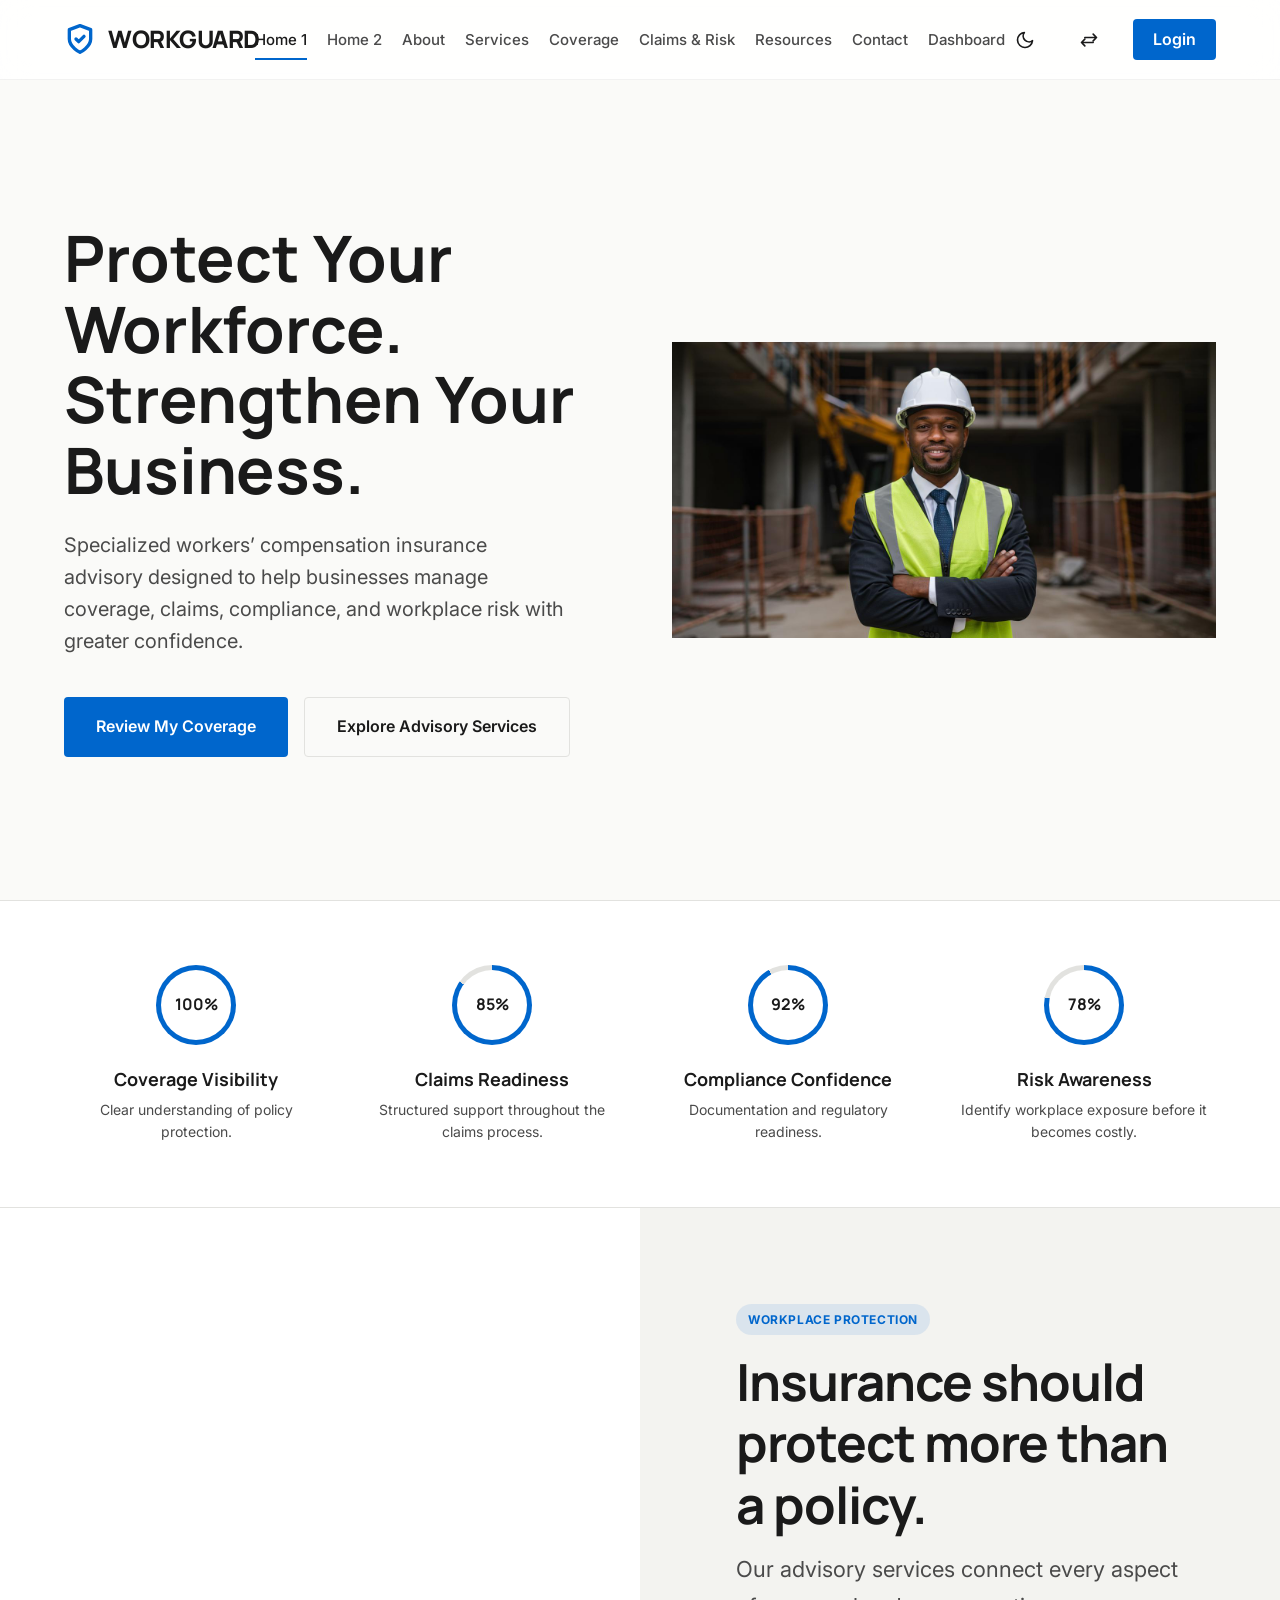
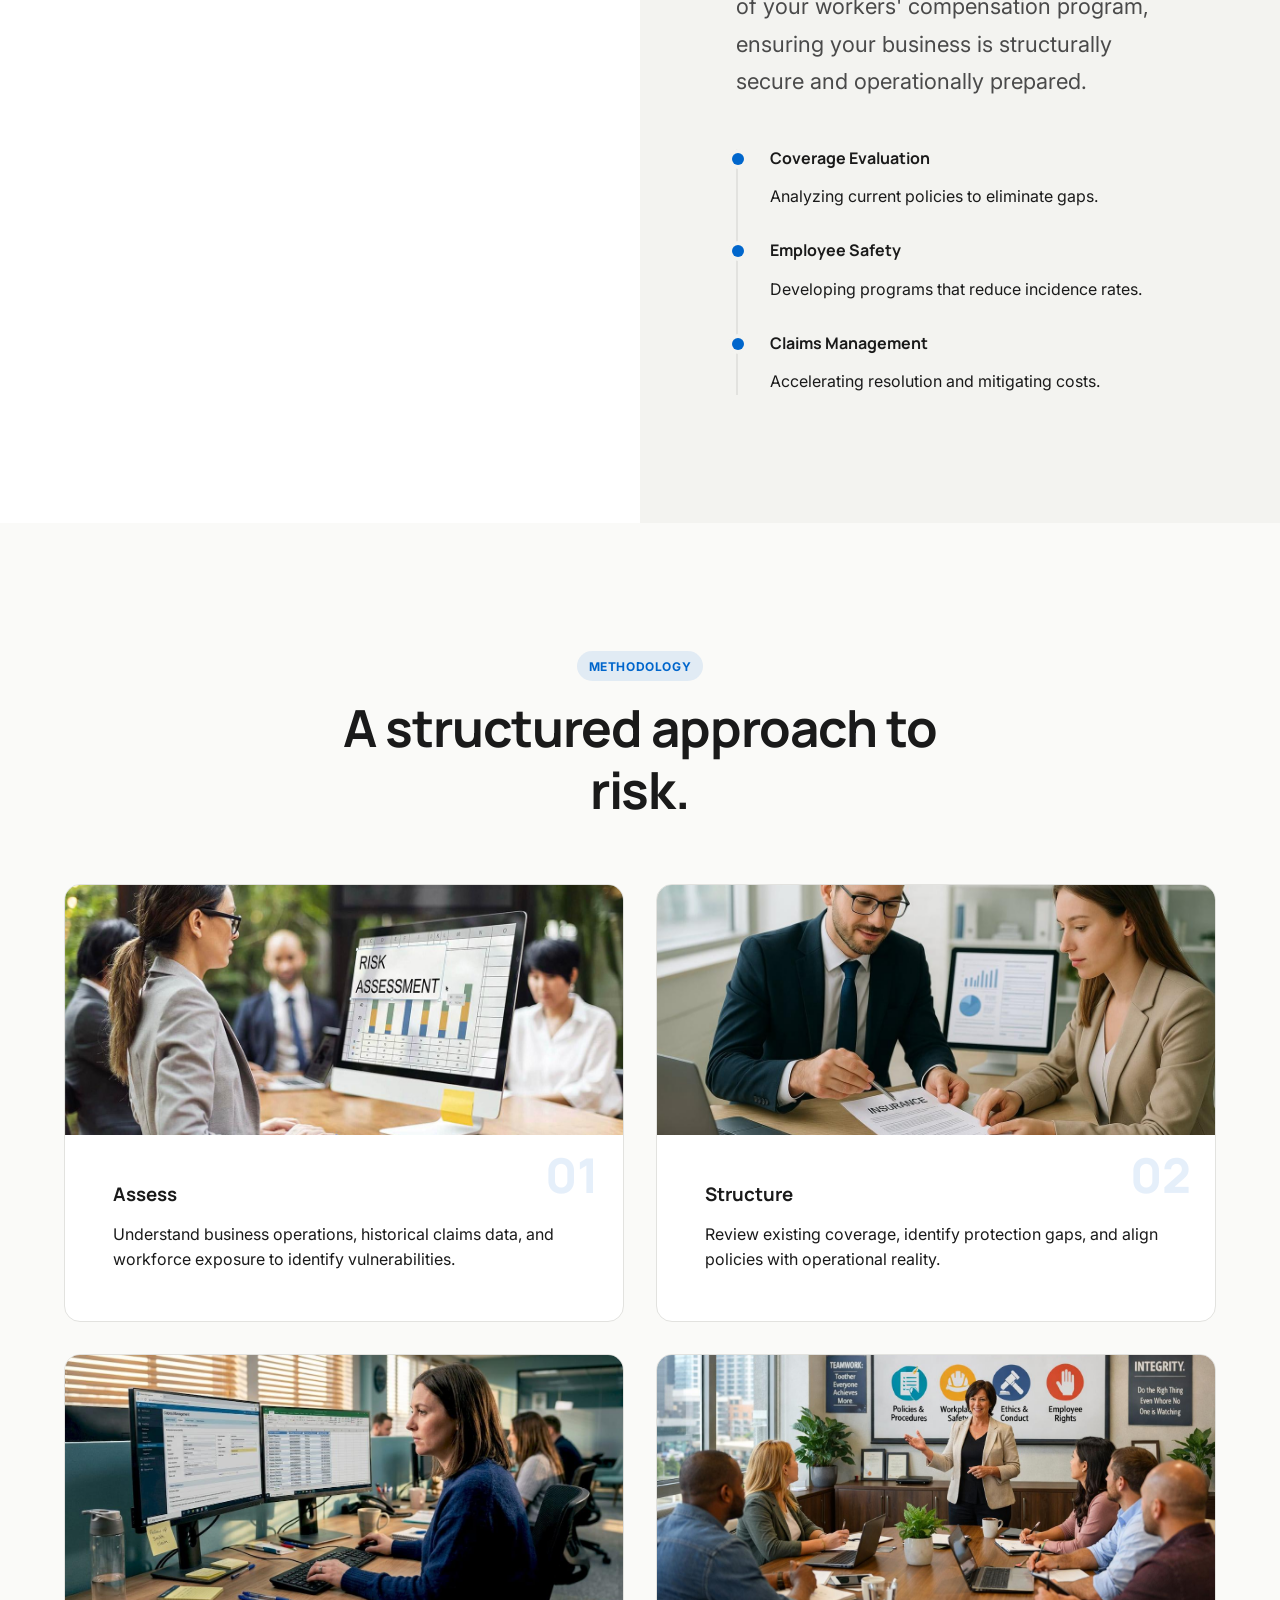
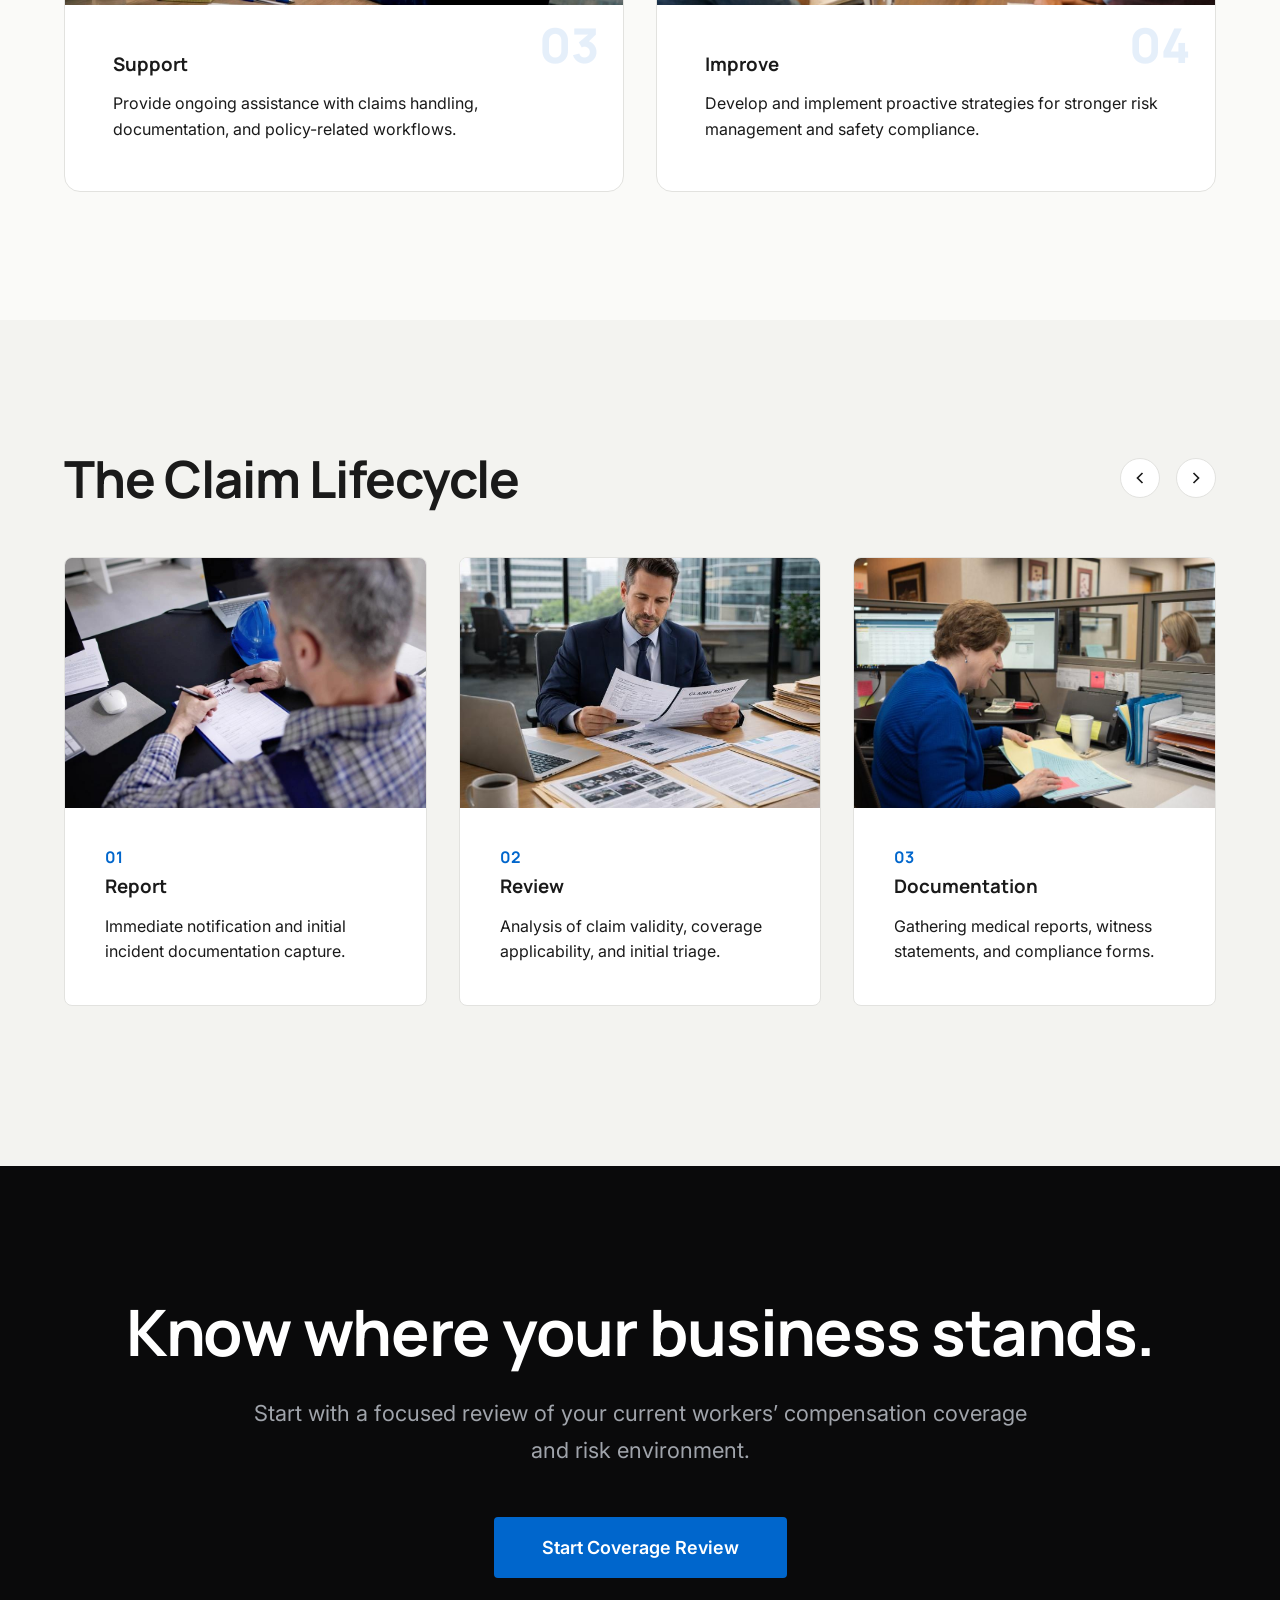
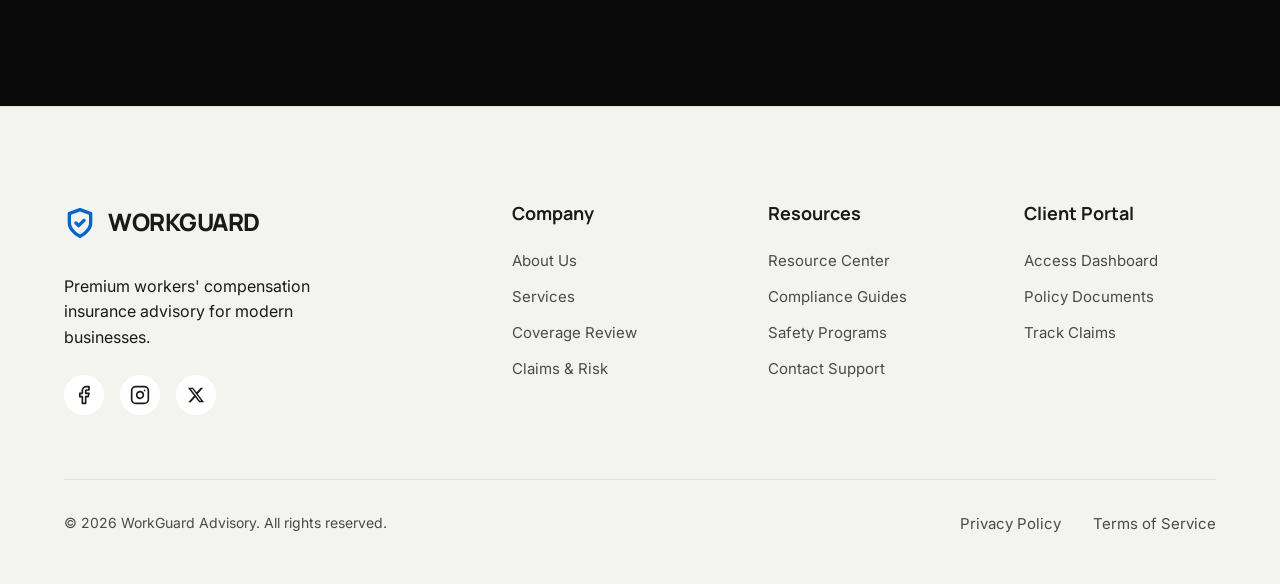
==== index.html @ ca12b50b "Initial commit" ====
<!DOCTYPE html>
<html lang="en" data-theme="light" dir="ltr">
<head>
    <meta charset="UTF-8">
    <meta name="viewport" content="width=device-width, initial-scale=1.0">
    <title>WorkGuard | Premium workers' compensation Advisory</title>
    <link rel="icon" type="image/svg+xml" href="assets/logo/favicon.svg">
    <meta name="description" content="Specialized workers’ compensation insurance advisory designed to help businesses manage coverage, claims, compliance, and workplace risk with greater confidence.">
    
    <!-- Fonts: Inter & Manrope -->
    <link rel="preconnect" href="https://fonts.googleapis.com">
    <link rel="preconnect" href="https://fonts.gstatic.com" crossorigin>
    <link href="https://fonts.googleapis.com/css2?family=Inter:wght@400;500;600;700&family=Manrope:wght@500;600;700;800&display=swap" rel="stylesheet">
    
    <!-- CSS -->
    <link rel="stylesheet" href="assets/css/style.css">
    <link rel="stylesheet" href="assets/css/responsive.css">
    
    <style>
        /* Home Specific Styles (Ideally would go into a component file) */
        
        /* Reveal Animation Base */
        .js-reveal {
            opacity: 0;
            transform: translateY(30px);
            transition: all var(--transition-slow);
        }
        .js-reveal.revealed {
            opacity: 1;
            transform: translateY(0);
        }

        /* Section 01: Hero */
        .hero {
            min-height: 100vh;
            display: flex;
            align-items: center;
            padding-top: var(--header-height);
            position: relative;
            overflow: hidden;
        }
        .hero-grid {
            display: grid;
            grid-template-columns: 1fr 1fr;
            gap: 4rem;
            align-items: center;
        }
        .hero-content h1 {
            font-size: clamp(3rem, 5vw, 4.5rem);
            line-height: 1.1;
            margin-bottom: 1.5rem;
        }
        .hero-content p {
            font-size: 1.25rem;
            color: var(--text-secondary);
            margin-bottom: 2.5rem;
            max-width: 500px;
        }
        .hero-buttons {
            display: flex;
            gap: 1rem;
        }
        .hero-visual {
            position: relative;
            height: 600px;
            display: flex;
            justify-content: center;
            align-items: center;
        }
        
        /* CSS 3D Shield Representation */
        .shield-container {
            position: relative;
            width: 300px;
            height: 350px;
            perspective: 1000px;
            animation: float 6s ease-in-out infinite;
        }
        @keyframes float {
            0%, 100% { transform: translateY(0); }
            50% { transform: translateY(-20px); }
        }
        .shield-layer {
            position: absolute;
            inset: 0;
            border-radius: 50% 50% 50% 50% / 20% 20% 80% 80%;
            border: 2px solid var(--glass-border);
            background: var(--glass-bg);
            backdrop-filter: blur(10px);
            display: flex;
            justify-content: center;
            align-items: center;
            box-shadow: 0 30px 60px rgba(0, 102, 204, 0.1);
        }
        .shield-layer::after {
            content: '';
            position: absolute;
            inset: -2px;
            border-radius: inherit;
            background: linear-gradient(135deg, var(--blue-primary) 0%, transparent 50%);
            z-index: -1;
            opacity: 0.5;
        }
        .shield-icon {
            color: var(--blue-primary);
            width: 80px;
            height: 80px;
        }
        .floating-card {
            position: absolute;
            background: var(--bg-main);
            padding: 1rem 1.5rem;
            border-radius: var(--radius-md);
            box-shadow: var(--shadow-lg);
            border: 1px solid var(--border-color);
            display: flex;
            align-items: center;
            gap: 1rem;
            z-index: 2;
            animation: float-offset 8s ease-in-out infinite;
        }
        .fc-1 { top: 10%; right: -10%; }
        .fc-2 { bottom: 10%; left: -10%; animation-delay: -3s; }
        @keyframes float-offset {
            0%, 100% { transform: translate(0, 0); }
            50% { transform: translate(-10px, 15px); }
        }

        /* Section 02: Risk Strip */
        .risk-strip {
            background: var(--bg-tertiary);
            border-top: 1px solid var(--border-color);
            border-bottom: 1px solid var(--border-color);
            padding: 4rem 0;
        }
        .strip-grid {
            display: grid;
            grid-template-columns: repeat(4, 1fr);
            gap: 2rem;
            text-align: center;
        }
        .strip-item h4 {
            font-size: 1.125rem;
            margin-bottom: 0.5rem;
        }
        .strip-item p {
            font-size: 0.875rem;
            color: var(--text-secondary);
        }
        .progress-circle {
            width: 80px;
            height: 80px;
            border-radius: 50%;
            background: conic-gradient(var(--blue-primary) 75%, var(--border-color) 0);
            display: flex;
            justify-content: center;
            align-items: center;
            margin: 0 auto 1.5rem;
            position: relative;
        }
        .progress-circle::after {
            content: '';
            position: absolute;
            width: 70px;
            height: 70px;
            background: var(--bg-tertiary);
            border-radius: 50%;
        }
        .progress-circle span {
            position: relative;
            z-index: 1;
            font-weight: 700;
            font-family: var(--font-heading);
            color: var(--text-primary);
        }

        /* Section 03: Workplace */
        .workplace-section {
            background: var(--bg-secondary);
            overflow: hidden;
        }
        .workplace-grid {
            display: grid;
            grid-template-columns: 1fr 1fr;
            align-items: center;
        }
        .workplace-image {
            height: 100%;
            min-height: 600px;
            background-color: var(--bg-tertiary); /* Placeholder for image */
            background-image: url('https://images.unsplash.com/photo-1581091226825-a6a2a5aee158?auto=format&fit=crop&q=80&w=1400');
            background-size: cover;
            background-position: center;
            position: relative;
        }
        .workplace-content {
            padding: 6rem;
        }
        .timeline {
            border-left: 2px solid var(--border-color);
            margin-top: 3rem;
            padding-left: 2rem;
        }
        .timeline-item {
            position: relative;
            margin-bottom: 2rem;
        }
        .timeline-item::before {
            content: '';
            position: absolute;
            left: -2.35rem;
            top: 0.25rem;
            width: 12px;
            height: 12px;
            border-radius: 50%;
            background: var(--blue-primary);
            box-shadow: 0 0 0 4px var(--bg-secondary);
        }

        /* Section 04: Advisory Framework */
        .framework-grid {
            display: grid;
            grid-template-columns: repeat(2, 1fr);
            gap: 2rem;
            margin-top: 4rem;
        }
        .frame-card {
            background: var(--bg-tertiary);
            padding: 3rem;
            border-radius: var(--radius-lg);
            border: 1px solid var(--border-color);
            transition: all var(--transition-base);
            position: relative;
            overflow: hidden;
        }
        .frame-card:hover {
            transform: translateY(-5px);
            box-shadow: var(--shadow-md);
            border-color: var(--blue-primary);
        }
        .frame-num {
            font-size: 3rem;
            font-family: var(--font-heading);
            font-weight: 800;
            color: var(--blue-light);
            position: absolute;
            top: 1rem;
            right: 1.5rem;
            line-height: 1;
        }

        /* Section 05: Claim Journey */
        .journey-header {
            display: flex;
            align-items: center;
            justify-content: space-between;
            margin-bottom: 2rem;
        }
        .journey-nav {
            display: flex;
            gap: 1rem;
        }
        .journey-nav .icon-btn {
            background: var(--bg-tertiary);
            border: 1px solid var(--border-color);
        }
        .journey-nav .icon-btn:hover {
            border-color: var(--blue-primary);
            color: var(--blue-primary);
        }
        .journey-scroll {
            display: flex;
            gap: 2rem;
            overflow-x: auto;
            padding: 1rem 0 2rem;
            scrollbar-width: none; /* Firefox */
            scroll-behavior: smooth;
            scroll-snap-type: x mandatory;
        }
        .journey-scroll::-webkit-scrollbar {
            display: none; /* Chrome */
        }
        .journey-step {
            flex: 0 0 calc((100% - 4rem) / 3);
            background: var(--bg-tertiary);
            padding: 2.5rem;
            border-radius: var(--radius-md);
            border: 1px solid var(--border-color);
            position: relative;
            cursor: pointer;
            transition: all var(--transition-fast);
            scroll-snap-align: start;
        }
        .journey-step:hover {
            background: var(--blue-primary);
            color: #FFF;
        }
        .journey-step:hover p, .journey-step:hover h4 {
            color: rgba(255,255,255,0.8) !important;
        }

        /* Responsive specific to index */
        @media (max-width: 1024px) {
            .hero-grid { grid-template-columns: 1fr; text-align: center; }
            .hero-content p { margin-left: auto; margin-right: auto; }
            .hero-buttons { justify-content: center; }
            .workplace-grid { grid-template-columns: 1fr; }
            .workplace-image { min-height: 400px; }
            .workplace-content { padding: 4rem 5%; }
            .strip-grid { grid-template-columns: repeat(2, 1fr); }
            .journey-step { flex: 0 0 calc((100% - 2rem) / 2); }
        }
        @media (max-width: 768px) {
            .framework-grid { grid-template-columns: 1fr; }
            .strip-grid { grid-template-columns: 1fr; }
            .journey-step { flex: 0 0 100%; }
            .journey-header { flex-direction: column; align-items: flex-start; gap: 1rem; }
        }
    </style>
</head><body>

    <!-- 6. GLOBAL NAVBAR -->
    <header class="navbar">
        <div class="container navbar-container">
            <a href="index.html" class="logo" aria-label="WorkGuard Home">
                <div style="display: flex; align-items: center; gap: 0.75rem;"><img src="assets/logo/favicon.svg" alt="WorkGuard Icon" width="32" height="32"><span style="font-family: var(--font-heading); font-weight: 800; font-size: 1.5rem; letter-spacing: -0.02em; color: var(--text-primary); text-transform: uppercase;">WorkGuard</span></div>
            </a>
            <nav class="nav-links">
                <a href="index.html" class="nav-link active">Home 1</a>
                <a href="home-2.html" class="nav-link">Home 2</a>
                <a href="about.html" class="nav-link">About</a>
                <a href="services.html" class="nav-link">Services</a>
                <a href="coverage.html" class="nav-link">Coverage</a>
                <a href="claims-risk.html" class="nav-link">Claims & Risk</a>
                <a href="resources.html" class="nav-link">Resources</a>
                <a href="contact.html" class="nav-link">Contact</a>
                <a href="dashboard.html" class="nav-link">Dashboard</a>
            </nav>
            <div class="nav-controls">
                <button class="icon-btn js-theme-toggle" aria-label="Toggle Theme"></button>
                <button class="icon-btn js-dir-toggle" aria-label="Toggle RTL" style="display: flex;">
                    <svg width="20" height="20" viewBox="0 0 24 24" fill="none" stroke="currentColor" stroke-width="2" stroke-linecap="round" stroke-linejoin="round">
                        <path d="M21 9H7M21 9L17 5M21 9L17 13M3 15h14M3 15l4-4M3 15l4 4"/>
                    </svg>
                </button>
                <a href="login.html" class="btn btn-primary" style="padding: 0.5rem 1.25rem;">Login</a>
                <button class="hamburger" aria-label="Menu"><span></span><span></span><span></span></button>
            </div>
        </div>
    </header>

    <!-- 7. MOBILE NAVIGATION DRAWER -->
    <div class="mobile-menu">
        <button class="icon-btn js-menu-close" aria-label="Close Menu" style="align-self: flex-end; margin-bottom: 2rem; margin-top: -3rem; margin-right: -1rem;">
            <svg width="24" height="24" viewBox="0 0 24 24" fill="none" stroke="currentColor" stroke-width="2" stroke-linecap="round" stroke-linejoin="round">
                <line x1="18" y1="6" x2="6" y2="18"></line>
                <line x1="6" y1="6" x2="18" y2="18"></line>
            </svg>
        </button>
        <nav class="mobile-nav-links">
            <a href="index.html" class="mobile-nav-link text-blue">Home 1</a>
            <a href="home-2.html" class="mobile-nav-link">Home 2</a>
            <a href="about.html" class="mobile-nav-link">About</a>
            <a href="services.html" class="mobile-nav-link">Services</a>
            <a href="coverage.html" class="mobile-nav-link">Coverage</a>
            <a href="claims-risk.html" class="mobile-nav-link">Claims & Risk</a>
            <a href="resources.html" class="mobile-nav-link">Resources</a>
            <a href="contact.html" class="mobile-nav-link">Contact</a>
            <a href="dashboard.html" class="mobile-nav-link">Dashboard</a>
        </nav>
        <div class="mobile-controls" style="display: flex; justify-content: center; gap: 1rem; margin-top: 2rem; margin-bottom: 2rem;">
            <button class="icon-btn js-theme-toggle" aria-label="Toggle Theme"></button>
            <button class="icon-btn js-dir-toggle" aria-label="Toggle RTL">
                <svg width="24" height="24" viewBox="0 0 24 24" fill="none" stroke="currentColor" stroke-width="2" stroke-linecap="round" stroke-linejoin="round">
                    <path d="M21 9H7M21 9L17 5M21 9L17 13M3 15h14M3 15l4-4M3 15l4 4"/>
                </svg>
            </button>
        </div>
        <a href="login.html" class="btn btn-primary" style="text-align: center; width: 100%; margin-top: auto;">Login</a>
    </div>

    <!-- MAIN CONTENT -->
    <main>
        <!-- PAGE 01 — HOME -->
        
        <!-- SECTION 01 — HERO -->
        <section class="hero js-reveal">
            <div class="container hero-grid">
                <div class="hero-content">
                    <h1>Protect Your Workforce.<br>Strengthen Your Business.</h1>
                    <p>Specialized workers’ compensation insurance advisory designed to help businesses manage coverage, claims, compliance, and workplace risk with greater confidence.</p>
                    <div class="hero-buttons">
                        <a href="#coverage-review" class="btn btn-primary" data-modal="modal-coverage-review">Review My Coverage</a>
                        <a href="services.html" class="btn btn-secondary">Explore Advisory Services</a>
                    </div>
                </div>
                <div class="hero-visual" style="display: flex; justify-content: center; align-items: center; padding: 0;">
                    <img src="assets/images/home1-hero.png" alt="Hero Image" style="width: 100%; height: 100%; object-fit: contain; display: block;">
                </div>
            </div>
        </section>

        <!-- SECTION 02 — RISK INTELLIGENCE STRIP -->
        <section class="risk-strip js-reveal">
            <div class="container strip-grid">
                <div class="strip-item">
                    <div class="progress-circle" style="background: conic-gradient(var(--blue-primary) 100%, var(--border-color) 0);">
                        <span>100%</span>
                    </div>
                    <h4>Coverage Visibility</h4>
                    <p>Clear understanding of policy protection.</p>
                </div>
                <div class="strip-item">
                    <div class="progress-circle" style="background: conic-gradient(var(--blue-primary) 85%, var(--border-color) 0);">
                        <span class="js-counter" data-target="85" data-suffix="%">0%</span>
                    </div>
                    <h4>Claims Readiness</h4>
                    <p>Structured support throughout the claims process.</p>
                </div>
                <div class="strip-item">
                    <div class="progress-circle" style="background: conic-gradient(var(--blue-primary) 92%, var(--border-color) 0);">
                        <span class="js-counter" data-target="92" data-suffix="%">0%</span>
                    </div>
                    <h4>Compliance Confidence</h4>
                    <p>Documentation and regulatory readiness.</p>
                </div>
                <div class="strip-item">
                    <div class="progress-circle" style="background: conic-gradient(var(--blue-primary) 78%, var(--border-color) 0);">
                        <span class="js-counter" data-target="78" data-suffix="%">0%</span>
                    </div>
                    <h4>Risk Awareness</h4>
                    <p>Identify workplace exposure before it becomes costly.</p>
                </div>
            </div>
        </section>

        <!-- SECTION 03 — WORKPLACE PROTECTION -->
        <section class="workplace-section js-reveal">
            <div class="workplace-grid">
                <div class="workplace-image"></div>
                <div class="workplace-content">
                    <span class="badge" style="margin-bottom: 1rem;">Workplace Protection</span>
                    <h2 class="text-h2">Insurance should protect more than a policy.</h2>
                    <p class="text-lead">Our advisory services connect every aspect of your workers' compensation program, ensuring your business is structurally secure and operationally prepared.</p>
                    
                    <div class="timeline">
                        <div class="timeline-item">
                            <h4>Coverage Evaluation</h4>
                            <p class="text-secondary">Analyzing current policies to eliminate gaps.</p>
                        </div>
                        <div class="timeline-item">
                            <h4>Employee Safety</h4>
                            <p class="text-secondary">Developing programs that reduce incidence rates.</p>
                        </div>
                        <div class="timeline-item">
                            <h4>Claims Management</h4>
                            <p class="text-secondary">Accelerating resolution and mitigating costs.</p>
                        </div>
                    </div>
                </div>
            </div>
        </section>

        <!-- SECTION 04 — ADVISORY FRAMEWORK -->
        <section class="section js-reveal">
            <div class="container">
                <div style="text-align: center; max-width: 600px; margin: 0 auto;">
                    <span class="badge" style="margin-bottom: 1rem;">Methodology</span>
                    <h2 class="text-h2">A structured approach to risk.</h2>
                </div>
                
                <div class="framework-grid">
                    <div class="frame-card" style="padding: 0; display: flex; flex-direction: column; overflow: hidden;">
                        <img src="assets/images/Assess.png" alt="Assess" style="width: 100%; height: 250px; object-fit: cover; display: block;">
                        <div style="padding: 3rem; position: relative; flex: 1;">
                            <div class="frame-num" style="top: 1rem; right: 1.5rem; z-index: 1;">01</div>
                            <h3>Assess</h3>
                            <p class="text-secondary">Understand business operations, historical claims data, and workforce exposure to identify vulnerabilities.</p>
                        </div>
                    </div>
                    <div class="frame-card" style="padding: 0; display: flex; flex-direction: column; overflow: hidden;">
                        <img src="assets/images/Structure.png" alt="Structure" style="width: 100%; height: 250px; object-fit: cover; display: block;">
                        <div style="padding: 3rem; position: relative; flex: 1;">
                            <div class="frame-num" style="top: 1rem; right: 1.5rem; z-index: 1;">02</div>
                            <h3>Structure</h3>
                            <p class="text-secondary">Review existing coverage, identify protection gaps, and align policies with operational reality.</p>
                        </div>
                    </div>
                    <div class="frame-card" style="padding: 0; display: flex; flex-direction: column; overflow: hidden;">
                        <img src="assets/images/Support.png" alt="Support" style="width: 100%; height: 250px; object-fit: cover; display: block;">
                        <div style="padding: 3rem; position: relative; flex: 1;">
                            <div class="frame-num" style="top: 1rem; right: 1.5rem; z-index: 1;">03</div>
                            <h3>Support</h3>
                            <p class="text-secondary">Provide ongoing assistance with claims handling, documentation, and policy-related workflows.</p>
                        </div>
                    </div>
                    <div class="frame-card" style="padding: 0; display: flex; flex-direction: column; overflow: hidden;">
                        <img src="assets/images/Improve.png" alt="Improve" style="width: 100%; height: 250px; object-fit: cover; display: block;">
                        <div style="padding: 3rem; position: relative; flex: 1;">
                            <div class="frame-num" style="top: 1rem; right: 1.5rem; z-index: 1;">04</div>
                            <h3>Improve</h3>
                            <p class="text-secondary">Develop and implement proactive strategies for stronger risk management and safety compliance.</p>
                        </div>
                    </div>
                </div>
            </div>
        </section>

        <!-- SECTION 05 — CLAIM JOURNEY -->
        <section class="section" style="background: var(--bg-secondary); overflow: hidden;">
            <div class="container js-reveal">
                <div class="journey-header">
                    <h2 class="text-h2" style="margin: 0;">The Claim Lifecycle</h2>
                    <div class="journey-nav">
                        <button class="icon-btn" id="journey-prev" aria-label="Previous">
                            <svg width="24" height="24" viewBox="0 0 24 24" fill="none" stroke="currentColor" stroke-width="2"><polyline points="15 18 9 12 15 6"></polyline></svg>
                        </button>
                        <button class="icon-btn" id="journey-next" aria-label="Next">
                            <svg width="24" height="24" viewBox="0 0 24 24" fill="none" stroke="currentColor" stroke-width="2"><polyline points="9 18 15 12 9 6"></polyline></svg>
                        </button>
                    </div>
                </div>
                <div class="journey-scroll" id="journey-scroll">
                    <div class="journey-step" style="padding: 0; display: flex; flex-direction: column; overflow: hidden;">
                        <img src="assets/images/Report.png" alt="Report" style="width: 100%; height: 250px; object-fit: cover; display: block;">
                        <div style="padding: 2.5rem; flex: 1;">
                            <h4 class="text-blue" style="margin-bottom: 0.5rem;">01</h4>
                            <h3>Report</h3>
                            <p class="text-secondary" style="margin-top: 1rem;">Immediate notification and initial incident documentation capture.</p>
                        </div>
                    </div>
                    <div class="journey-step" style="padding: 0; display: flex; flex-direction: column; overflow: hidden;">
                        <img src="assets/images/Review.png" alt="Review" style="width: 100%; height: 250px; object-fit: cover; display: block;">
                        <div style="padding: 2.5rem; flex: 1;">
                            <h4 class="text-blue" style="margin-bottom: 0.5rem;">02</h4>
                            <h3>Review</h3>
                            <p class="text-secondary" style="margin-top: 1rem;">Analysis of claim validity, coverage applicability, and initial triage.</p>
                        </div>
                    </div>
                    <div class="journey-step" style="padding: 0; display: flex; flex-direction: column; overflow: hidden;">
                        <img src="assets/images/Documentation.png" alt="Documentation" style="width: 100%; height: 250px; object-fit: cover; display: block;">
                        <div style="padding: 2.5rem; flex: 1;">
                            <h4 class="text-blue" style="margin-bottom: 0.5rem;">03</h4>
                            <h3>Documentation</h3>
                            <p class="text-secondary" style="margin-top: 1rem;">Gathering medical reports, witness statements, and compliance forms.</p>
                        </div>
                    </div>
                    <div class="journey-step" style="padding: 0; display: flex; flex-direction: column; overflow: hidden;">
                        <img src="assets/images/Resolution.png" alt="Resolution" style="width: 100%; height: 250px; object-fit: cover; display: block;">
                        <div style="padding: 2.5rem; flex: 1;">
                            <h4 class="text-blue" style="margin-bottom: 0.5rem;">04</h4>
                            <h3>Resolution</h3>
                            <p class="text-secondary" style="margin-top: 1rem;">Strategic management toward claim closure and settlement.</p>
                        </div>
                    </div>
                    <div class="journey-step" style="padding: 0; display: flex; flex-direction: column; overflow: hidden;">
                        <img src="assets/images/Follow-up.png" alt="Follow-up" style="width: 100%; height: 250px; object-fit: cover; display: block;">
                        <div style="padding: 2.5rem; flex: 1;">
                            <h4 class="text-blue" style="margin-bottom: 0.5rem;">05</h4>
                            <h3>Follow-up</h3>
                            <p class="text-secondary" style="margin-top: 1rem;">Post-claim analysis and return-to-work program implementation.</p>
                        </div>
                    </div>
                </div>
            </div>
        </section>

        <!-- SECTION 06 — CTA -->
        <section class="section section-dark js-reveal">
            <div class="container" style="text-align: center; max-width: 1200px;">
                <h2 class="text-h1" style="margin-bottom: 1.5rem;">Know where your business stands.</h2>
                <p class="text-lead" style="margin-bottom: 3rem; max-width: 800px; margin-left: auto; margin-right: auto;">Start with a focused review of your current workers’ compensation coverage and risk environment.</p>
                <button class="btn btn-primary" data-modal="modal-coverage-review" style="font-size: 1.125rem; padding: 1.25rem 3rem;">Start Coverage Review</button>
            </div>
        </section>

    </main>

    <!-- FOOTER -->
    <footer class="footer">
        <div class="container">
            <div class="footer-grid">
                <div class="footer-col">
                    <div style="display: flex; align-items: center; gap: 0.75rem; margin-bottom: 2rem;"><img src="assets/logo/favicon.svg" alt="WorkGuard Icon" width="32" height="32"><span style="font-family: var(--font-heading); font-weight: 800; font-size: 1.5rem; letter-spacing: -0.02em; color: var(--text-primary); text-transform: uppercase;">WorkGuard</span></div>
                    <p class="text-secondary" style="max-width: 250px;">Premium workers' compensation insurance advisory for modern businesses.</p>
                    <div class="social-links" style="margin-top: 1.5rem;">
                        <a href="#" class="social-link" aria-label="Facebook">
                            <svg width="20" height="20" viewBox="0 0 24 24" fill="none" stroke="currentColor" stroke-width="2" stroke-linecap="round" stroke-linejoin="round"><path d="M18 2h-3a5 5 0 0 0-5 5v3H7v4h3v8h4v-8h3l1-4h-4V7a1 1 0 0 1 1-1h3z"></path></svg>
                        </a>
                        <a href="#" class="social-link" aria-label="Instagram">
                            <svg width="20" height="20" viewBox="0 0 24 24" fill="none" stroke="currentColor" stroke-width="2" stroke-linecap="round" stroke-linejoin="round"><rect x="2" y="2" width="20" height="20" rx="5" ry="5"></rect><path d="M16 11.37A4 4 0 1 1 12.63 8 4 4 0 0 1 16 11.37z"></path><line x1="17.5" y1="6.5" x2="17.51" y2="6.5"></line></svg>
                        </a>
                        <a href="#" class="social-link" aria-label="X">
                            <svg width="18" height="18" viewBox="0 0 24 24" fill="currentColor" stroke="none"><path d="M18.244 2.25h3.308l-7.227 8.26 8.502 11.24H16.17l-5.214-6.817L4.99 21.75H1.68l7.73-8.835L1.254 2.25H8.08l4.713 6.231zm-1.161 17.52h1.833L7.084 4.126H5.117z"/></svg>
                        </a>
                    </div>
                </div>
                <div class="footer-col">
                    <h4>Company</h4>
                    <div class="footer-links">
                        <a href="about.html" class="footer-link">About Us</a>
                        <a href="services.html" class="footer-link">Services</a>
                        <a href="coverage.html" class="footer-link">Coverage Review</a>
                        <a href="claims-risk.html" class="footer-link">Claims & Risk</a>
                    </div>
                </div>
                <div class="footer-col">
                    <h4>Resources</h4>
                    <div class="footer-links">
                        <a href="resources.html" class="footer-link">Resource Center</a>
                        <a href="#" class="footer-link">Compliance Guides</a>
                        <a href="#" class="footer-link">Safety Programs</a>
                        <a href="contact.html" class="footer-link">Contact Support</a>
                    </div>
                </div>
                <div class="footer-col">
                    <h4>Client Portal</h4>
                    <div class="footer-links">
                        <a href="dashboard.html" class="footer-link">Access Dashboard</a>
                        <a href="dashboard.html" class="footer-link">Policy Documents</a>
                        <a href="dashboard.html" class="footer-link">Track Claims</a>
                    </div>
                </div>
            </div>
            <div class="footer-bottom">
                <p>&copy; 2026 WorkGuard Advisory. All rights reserved.</p>
                <div class="footer-links" style="flex-direction: row; gap: 2rem;">
                    <a href="#" class="footer-link">Privacy Policy</a>
                    <a href="#" class="footer-link">Terms of Service</a>
                </div>
            </div>
        </div>
    </footer>

    <!-- MODAL: Coverage Review -->
    <div class="modal-overlay" id="modal-coverage-review">
        <div class="modal-content">
            <button class="modal-close" aria-label="Close modal">
                <svg width="24" height="24" viewBox="0 0 24 24" fill="none" stroke="currentColor" stroke-width="2"><line x1="18" y1="6" x2="6" y2="18"></line><line x1="6" y1="6" x2="18" y2="18"></line></svg>
            </button>
            <h3 class="text-h3" style="margin-bottom: 0.5rem;">Coverage Review Request</h3>
            <p class="text-secondary" style="margin-bottom: 2rem;">Please provide details about your business to help us understand your current coverage environment.</p>
            
            <form class="js-validate-form">
                <div class="grid grid-4-to-2 gap-4">
                    <div class="form-group">
                        <label class="form-label">Business Name</label>
                        <input type="text" class="form-control" required>
                        <span class="form-error"></span>
                    </div>
                    <div class="form-group">
                        <label class="form-label">Contact Name</label>
                        <input type="text" class="form-control" required>
                        <span class="form-error"></span>
                    </div>
                </div>
                <div class="grid grid-4-to-2 gap-4">
                    <div class="form-group">
                        <label class="form-label">Work Email</label>
                        <input type="email" class="form-control" required>
                        <span class="form-error"></span>
                    </div>
                    <div class="form-group">
                        <label class="form-label">Number of Employees</label>
                        <select class="form-control" required>
                            <option value="">Select Range</option>
                            <option value="1-50">1 - 50</option>
                            <option value="51-200">51 - 200</option>
                            <option value="201-500">201 - 500</option>
                            <option value="500+">500+</option>
                        </select>
                        <span class="form-error"></span>
                    </div>
                </div>
                <div class="grid grid-4-to-2 gap-4">
                    <div class="form-group">
                        <label class="form-label">Industry</label>
                        <input type="text" class="form-control" required>
                        <span class="form-error"></span>
                    </div>
                    <div class="form-group">
                        <label class="form-label">Current Coverage Status</label>
                        <select class="form-control" required>
                            <option value="">Select Status</option>
                            <option value="active">Currently Insured</option>
                            <option value="renewing">Renewing Soon</option>
                            <option value="uninsured">No Current Coverage</option>
                        </select>
                        <span class="form-error"></span>
                    </div>
                </div>
                <div class="form-group">
                    <label class="form-label">Message (Optional)</label>
                    <textarea class="form-control" placeholder="Tell us about specific concerns or requirements..."></textarea>
                </div>
                <button type="submit" class="btn btn-primary" style="width: 100%; padding: 1rem;">Submit Review Request</button>
            </form>
        </div>
    </div>

    <!-- Scripts -->
    <script src="assets/js/main.js"></script>
    <script src="assets/js/animations.js"></script>
    <script>
        document.addEventListener('DOMContentLoaded', () => {
            const journeyScroll = document.getElementById('journey-scroll');
            const btnPrev = document.getElementById('journey-prev');
            const btnNext = document.getElementById('journey-next');

            if (journeyScroll && btnPrev && btnNext) {
                btnPrev.addEventListener('click', () => {
                    // Assuming gap is 2rem (32px)
                    const cardWidth = journeyScroll.querySelector('.journey-step').offsetWidth + 32;
                    journeyScroll.scrollBy({ left: -cardWidth, behavior: 'smooth' });
                });
                btnNext.addEventListener('click', () => {
                    const cardWidth = journeyScroll.querySelector('.journey-step').offsetWidth + 32;
                    journeyScroll.scrollBy({ left: cardWidth, behavior: 'smooth' });
                });
            }
        });
    </script>
</body>
</html>
---- assets/css/style.css ----
/* ==========================================================================
   WORKGUARD - Core Stylesheet
   ========================================================================== */

/* --- 1. Variables & Theming --- */
:root {
    /* Base Palette */
    --blue-primary: #0066CC; /* Sophisticated Blue */
    --blue-hover: #0052A3;
    --blue-light: rgba(0, 102, 204, 0.1);

    /* Light Theme (Default) */
    --bg-main: #FAFAF8; /* Warm White / Ivory */
    --bg-secondary: #F3F3F0; /* Soft Gray */
    --bg-tertiary: #FFFFFF;
    --text-primary: #1A1A1A; /* Deep Charcoal */
    --text-secondary: #4A4A4A; /* Slate */
    --border-color: #E2E2DF;
    --glass-bg: rgba(255, 255, 255, 0.85);
    --glass-border: rgba(0, 0, 0, 0.05);
    --shadow-sm: 0 2px 8px rgba(0,0,0,0.04);
    --shadow-md: 0 8px 24px rgba(0,0,0,0.06);
    --shadow-lg: 0 24px 48px rgba(0,0,0,0.08);

    /* Typography */
    --font-heading: 'Manrope', 'Plus Jakarta Sans', sans-serif;
    --font-body: 'Inter', 'DM Sans', sans-serif;
    
    /* Spacing & Layout */
    --max-width: 1400px;
    --header-height: 80px;
    --radius-sm: 4px;
    --radius-md: 8px;
    --radius-lg: 16px;
    --radius-full: 9999px;
    
    /* Transitions */
    --transition-fast: 0.2s cubic-bezier(0.4, 0, 0.2, 1);
    --transition-base: 0.3s cubic-bezier(0.4, 0, 0.2, 1);
    --transition-slow: 0.6s cubic-bezier(0.22, 1, 0.36, 1);
}

[data-theme="dark"] {
    --bg-main: #0F1012; /* Deep Charcoal / Near Black */
    --bg-secondary: #16181B; /* Slate Panels */
    --bg-tertiary: #1E2024;
    --text-primary: #FFFFFF; /* Bright White */
    --text-secondary: #A0A4AB; /* Light Gray */
    --border-color: #2A2D32;
    --glass-bg: rgba(22, 24, 27, 0.85);
    --glass-border: rgba(255, 255, 255, 0.05);
    --shadow-sm: 0 2px 8px rgba(0,0,0,0.2);
    --shadow-md: 0 8px 24px rgba(0,0,0,0.3);
    --shadow-lg: 0 24px 48px rgba(0,0,0,0.4);
}

/* --- 2. Reset & Base --- */
*, *::before, *::after {
    box-sizing: border-box;
    margin: 0;
    padding: 0;
}

html {
    scroll-behavior: smooth;
    font-size: 16px;
}

body {
    font-family: var(--font-body);
    background-color: var(--bg-main);
    color: var(--text-primary);
    line-height: 1.6;
    -webkit-font-smoothing: antialiased;
    -moz-osx-font-smoothing: grayscale;
    transition: background-color var(--transition-base), color var(--transition-base);
    overflow-x: hidden;
}

h1, h2, h3, h4, h5, h6 {
    font-family: var(--font-heading);
    font-weight: 700;
    line-height: 1.2;
    color: var(--text-primary);
    margin-bottom: 1rem;
}

a {
    color: inherit;
    text-decoration: none;
    transition: color var(--transition-fast);
}

ul {
    list-style: none;
}

img {
    max-width: 100%;
    height: auto;
    display: block;
}

/* --- 3. Typography Utility --- */
.text-h1 { font-size: clamp(2.5rem, 5vw, 4.5rem); letter-spacing: -0.02em; }
.text-h2 { font-size: clamp(2rem, 4vw, 3.5rem); letter-spacing: -0.02em; }
.text-h3 { font-size: clamp(1.5rem, 3vw, 2.5rem); letter-spacing: -0.01em; }
.text-lead { font-size: clamp(1.125rem, 2vw, 1.375rem); color: var(--text-secondary); line-height: 1.7; }
.text-sm { font-size: 0.875rem; }
.text-xs { font-size: 0.75rem; text-transform: uppercase; letter-spacing: 0.1em; font-weight: 600; }
.text-blue { color: var(--blue-primary); }
.text-center { text-align: center; }

/* --- 4. Layout & Containers --- */
.container {
    width: 100%;
    max-width: var(--max-width);
    margin: 0 auto;
    padding: 0 5%;
}

.section {
    padding: 8rem 0;
    position: relative;
}

.section-dark {
    background-color: #0A0A0B;
    color: #FFFFFF;
}
.section-dark h1,
.section-dark h2,
.section-dark h3,
.section-dark h4,
.section-dark h5,
.section-dark h6 {
    color: #FFFFFF;
}
.section-dark .text-secondary,
.section-dark .text-lead {
    color: #A0A4AB;
}

.grid { display: grid; }
.flex { display: flex; }
.flex-col { flex-direction: column; }
.items-center { align-items: center; }
.justify-between { justify-content: space-between; }
.justify-center { justify-content: center; }
.gap-4 { gap: 1rem; }
.gap-8 { gap: 2rem; }
.gap-16 { gap: 4rem; }

/* --- 5. Components --- */
/* Buttons */
.btn {
    display: inline-flex;
    align-items: center;
    justify-content: center;
    padding: 1rem 2rem;
    font-family: var(--font-body);
    font-weight: 600;
    border-radius: var(--radius-sm);
    cursor: pointer;
    transition: all var(--transition-fast);
    border: none;
    font-size: 1rem;
    position: relative;
    overflow: hidden;
}

.btn-primary {
    background-color: var(--blue-primary);
    color: #FFFFFF;
}
.btn-primary:hover {
    background-color: var(--blue-hover);
    transform: translateY(-2px);
    box-shadow: 0 4px 12px rgba(0, 102, 204, 0.3);
}

.btn-secondary {
    background-color: transparent;
    color: var(--text-primary);
    border: 1px solid var(--border-color);
}
.btn-secondary:hover {
    border-color: var(--text-primary);
    background-color: var(--bg-secondary);
}

.btn-outline {
    background: transparent;
    border: 1px solid var(--blue-primary);
    color: var(--blue-primary);
}
.btn-outline:hover {
    background: var(--blue-primary);
    color: #FFF;
}

/* Glass Panels */
.glass-panel {
    background: var(--glass-bg);
    backdrop-filter: blur(12px);
    -webkit-backdrop-filter: blur(12px);
    border: 1px solid var(--glass-border);
    border-radius: var(--radius-md);
}

/* Badges */
.badge {
    display: inline-block;
    padding: 0.35rem 0.75rem;
    background-color: var(--blue-light);
    color: var(--blue-primary);
    font-size: 0.75rem;
    font-weight: 700;
    text-transform: uppercase;
    letter-spacing: 0.05em;
    border-radius: var(--radius-full);
}

/* --- 6. Navigation --- */
.navbar {
    position: fixed;
    top: 0;
    left: 0;
    width: 100%;
    height: var(--header-height);
    background: var(--glass-bg);
    backdrop-filter: blur(16px);
    -webkit-backdrop-filter: blur(16px);
    border-bottom: 1px solid var(--glass-border);
    z-index: 1000;
    display: flex;
    align-items: center;
    transition: all var(--transition-base);
}

.navbar-container {
    display: flex;
    justify-content: space-between;
    align-items: center;
    width: 100%;
}

.nav-links {
    display: flex;
    gap: 1.25rem;
    align-items: center;
}

.nav-link {
    font-size: 0.9375rem;
    font-weight: 500;
    color: var(--text-secondary);
    position: relative;
    padding: 0.5rem 0;
    white-space: nowrap;
}

.nav-link:hover, .nav-link.active {
    color: var(--text-primary);
}

.nav-link::after {
    content: '';
    position: absolute;
    bottom: 0;
    left: 0;
    width: 0%;
    height: 2px;
    background-color: var(--blue-primary);
    transition: width var(--transition-base);
}
.nav-link:hover::after, .nav-link.active::after {
    width: 100%;
}

.nav-controls {
    display: flex;
    align-items: center;
    gap: 1.5rem;
}

.icon-btn {
    background: transparent;
    border: none;
    color: var(--text-primary);
    cursor: pointer;
    display: flex;
    align-items: center;
    justify-content: center;
    width: 40px;
    height: 40px;
    border-radius: 50%;
    transition: background-color var(--transition-fast);
}
.icon-btn:hover {
    background-color: var(--bg-secondary);
}
.icon-btn svg {
    width: 20px;
    height: 20px;
}

/* Hamburger */
.hamburger {
    display: none;
    flex-direction: column;
    justify-content: space-around;
    width: 30px;
    height: 21px;
    background: transparent;
    border: none;
    cursor: pointer;
    padding: 0;
    z-index: 1002;
}
.hamburger span {
    width: 30px;
    height: 2px;
    background: var(--text-primary);
    border-radius: 2px;
    transition: all 0.3s linear;
    position: relative;
    transform-origin: 1px;
}

/* Mobile Menu */
.mobile-menu {
    position: fixed;
    top: 0;
    right: -100%;
    width: 100%;
    max-width: 400px;
    height: 100vh;
    background-color: var(--bg-main);
    z-index: 1001;
    padding: 6rem 2rem 2rem;
    display: flex;
    flex-direction: column;
    box-shadow: var(--shadow-lg);
    transition: right var(--transition-base);
    overflow-y: auto;
}
.mobile-menu.open {
    right: 0;
}
[dir="rtl"] .mobile-menu {
    right: auto;
    left: -100%;
}
[dir="rtl"] .mobile-menu.open {
    left: 0;
}

.mobile-nav-links {
    display: flex;
    flex-direction: column;
    align-items: center;
    gap: 1.5rem;
    margin-top: 2rem;
    margin-bottom: 3rem;
}
.mobile-nav-link {
    font-size: 1.25rem;
    font-weight: 600;
}
.mobile-controls {
    display: flex;
    gap: 1rem;
    margin-bottom: 2rem;
}

/* --- 7. Modal System --- */
.modal-overlay {
    position: fixed;
    top: 0;
    left: 0;
    width: 100%;
    height: 100%;
    background: rgba(0, 0, 0, 0.6);
    backdrop-filter: blur(5px);
    z-index: 2000;
    display: flex;
    justify-content: center;
    align-items: center;
    opacity: 0;
    visibility: hidden;
    transition: all var(--transition-base);
}
.modal-overlay.active {
    opacity: 1;
    visibility: visible;
}

.modal-content {
    background: var(--bg-main);
    width: 90%;
    max-width: 600px;
    border-radius: var(--radius-md);
    padding: 3rem;
    position: relative;
    transform: scale(0.95) translateY(20px);
    opacity: 0;
    transition: all var(--transition-base);
    box-shadow: var(--shadow-lg);
    max-height: 90vh;
    overflow-y: auto;
}
.modal-overlay.active .modal-content {
    transform: scale(1) translateY(0);
    opacity: 1;
}

.modal-close {
    position: absolute;
    top: 1.5rem;
    right: 1.5rem;
    background: transparent;
    border: none;
    color: var(--text-secondary);
    cursor: pointer;
    transition: color var(--transition-fast);
}
[dir="rtl"] .modal-close {
    right: auto;
    left: 1.5rem;
}
.modal-close:hover {
    color: var(--text-primary);
}

/* Form Styles */
.form-group {
    margin-bottom: 1.5rem;
}
.form-label {
    display: block;
    margin-bottom: 0.5rem;
    font-weight: 500;
    font-size: 0.875rem;
}
.form-control {
    width: 100%;
    padding: 0.875rem 1rem;
    border: 1px solid var(--border-color);
    border-radius: var(--radius-sm);
    background: var(--bg-tertiary);
    color: var(--text-primary);
    font-family: var(--font-body);
    transition: border-color var(--transition-fast);
}
.form-control:focus {
    outline: none;
    border-color: var(--blue-primary);
}
textarea.form-control {
    resize: vertical;
    min-height: 100px;
}
.form-error {
    color: #E53E3E;
    font-size: 0.75rem;
    margin-top: 0.25rem;
    display: none;
}
.form-control.invalid {
    border-color: #E53E3E;
}
.form-control.invalid + .form-error {
    display: block;
}

/* --- 8. Footer --- */
.footer {
    background: var(--bg-secondary);
    padding: 6rem 0 3rem;
    border-top: 1px solid var(--border-color);
}
.footer-grid {
    display: grid;
    grid-template-columns: 2fr 1fr 1fr 1fr;
    gap: 4rem;
    margin-bottom: 4rem;
}
.footer-col h4 {
    font-size: 1.125rem;
    margin-bottom: 1.5rem;
}
.footer-links {
    display: flex;
    flex-direction: column;
    gap: 0.75rem;
}
.footer-link {
    color: var(--text-secondary);
    font-size: 0.9375rem;
    transition: color var(--transition-fast);
}
.footer-link:hover {
    color: var(--blue-primary);
}
.social-links {
    display: flex;
    gap: 1rem;
}
.social-link {
    display: flex;
    align-items: center;
    justify-content: center;
    width: 40px;
    height: 40px;
    border-radius: 50%;
    background: var(--bg-tertiary);
    color: var(--text-primary);
    transition: all var(--transition-fast);
}
.social-link:hover {
    background: var(--blue-primary);
    color: #FFF;
    transform: translateY(-2px);
}
.footer-bottom {
    display: flex;
    justify-content: space-between;
    align-items: center;
    padding-top: 2rem;
    border-top: 1px solid var(--border-color);
    color: var(--text-secondary);
    font-size: 0.875rem;
}

/* --- 9. Utilities & RTL --- */
[dir="rtl"] {
    text-align: right;
}
[dir="rtl"] .nav-links, [dir="rtl"] .nav-controls {
    flex-direction: row-reverse;
}
[dir="rtl"] .ml-auto {
    margin-left: 0;
    margin-right: auto;
}
[dir="rtl"] .mr-auto {
    margin-right: 0;
    margin-left: auto;
}

/* --- 10. Back to Top Button --- */
.back-to-top {
    position: fixed;
    bottom: 2rem;
    right: 2rem;
    width: 3rem;
    height: 3rem;
    border-radius: 50%;
    background: var(--blue-primary);
    color: #fff;
    border: none;
    display: flex;
    align-items: center;
    justify-content: center;
    cursor: pointer;
    box-shadow: 0 4px 12px rgba(0, 102, 204, 0.3);
    opacity: 0;
    visibility: hidden;
    transform: translateY(20px);
    transition: all 0.3s ease;
    z-index: 999;
}

.back-to-top.visible {
    opacity: 1;
    visibility: visible;
    transform: translateY(0);
}

.back-to-top:hover {
    background: var(--blue-hover);
    transform: translateY(-5px);
    box-shadow: 0 6px 16px rgba(0, 102, 204, 0.4);
}

[dir="rtl"] .back-to-top {
    right: auto;
    left: 2rem;
}
---- assets/css/responsive.css ----
/* ==========================================================================
   WORKGUARD - Responsive Stylesheet
   ========================================================================== */

/* Max Width 1200px */
@media (max-width: 1200px) {
    .footer-grid {
        gap: 2rem;
    }
}

/* Max Width 1024px (Tablet Landscape & Smaller Desktop) */
@media (max-width: 1024px) {
    .nav-links {
        display: none; /* Hide main nav, handled by hamburger */
    }
    
    .nav-controls .js-theme-toggle,
    .nav-controls .js-dir-toggle,
    .nav-controls .btn {
        display: none !important;
    }
    
    .hamburger {
        display: flex;
    }
    
    .footer-grid {
        grid-template-columns: 1fr 1fr;
        gap: 3rem;
    }
    
    .section {
        padding: 6rem 0;
    }
}

/* Max Width 768px (Tablet Portrait & Mobile) */
@media (max-width: 768px) {
    :root {
        --header-height: 70px;
    }
    
    .container {
        padding: 0 6%;
    }
    
    .section {
        padding: 4rem 0;
    }
    
    .footer-grid {
        grid-template-columns: 1fr;
        gap: 2.5rem;
    }
    
    .footer-bottom {
        flex-direction: column;
        gap: 1rem;
        text-align: center;
    }
    
    /* Global center alignment on mobile */
    .section, .page-header, .hero {
        text-align: center !important;
        align-items: center !important;
    }
    
    .footer-col {
        display: flex;
        flex-direction: column;
        text-align: center !important;
        align-items: center !important;
    }
    
    .social-links {
        justify-content: center !important;
    }
    
    /* Stack hero buttons vertically and same size */
    .hero-buttons {
        display: flex;
        flex-direction: column;
        width: 100%;
        gap: 1rem;
        align-items: center;
    }
    
    .hero-buttons .btn {
        width: 100%;
        max-width: 300px;
        white-space: nowrap;
    }
    
    /* Ensure no horizontal overflow */
    body {
        overflow-x: hidden;
    }
    
    .modal-content {
        padding: 2rem 1.5rem;
        width: 95%;
    }
    
    /* Card grid layouts: Enforce 2 columns for even cards */
    .grid, .services-grid, .framework-grid, .coverage-grid, .benefits-grid, .resources-grid, .strip-grid, .grid-4-to-2, .grid-3-to-2-1 {
        grid-template-columns: repeat(2, 1fr) !important;
    }
    
    /* 3 item layout adjustments: 2 items on top, 1 centered below with EXACT same size */
    .grid > *:nth-child(3):last-child,
    .services-grid > *:nth-child(3):last-child,
    .framework-grid > *:nth-child(3):last-child,
    .coverage-grid > *:nth-child(3):last-child,
    .benefits-grid > *:nth-child(3):last-child,
    .resources-grid > *:nth-child(3):last-child,
    .strip-grid > *:nth-child(3):last-child,
    .grid-3-to-2-1 > *:last-child {
        grid-column: 1 / -1;
        width: calc(50% - 1rem) !important;
        justify-self: center;
    }
}

/* Max Width 576px (Small Mobile) */
@media (max-width: 576px) {
    .grid-4-to-2, .grid-3-to-2-1 {
        grid-template-columns: 1fr !important;
    }
    .grid-3-to-2-1 > *:last-child {
        width: 100%;
    }
    
    .btn {
        width: 100%;
    }
    
    .nav-controls .btn {
        display: none; /* Hide 'Client Portal' in top nav on mobile, moved to menu */
    }
}

/* Reduced Motion */
@media (prefers-reduced-motion: reduce) {
    *,
    *::before,
    *::after {
        animation-duration: 0.01ms !important;
        animation-iteration-count: 1 !important;
        transition-duration: 0.01ms !important;
        scroll-behavior: auto !important;
    }
}
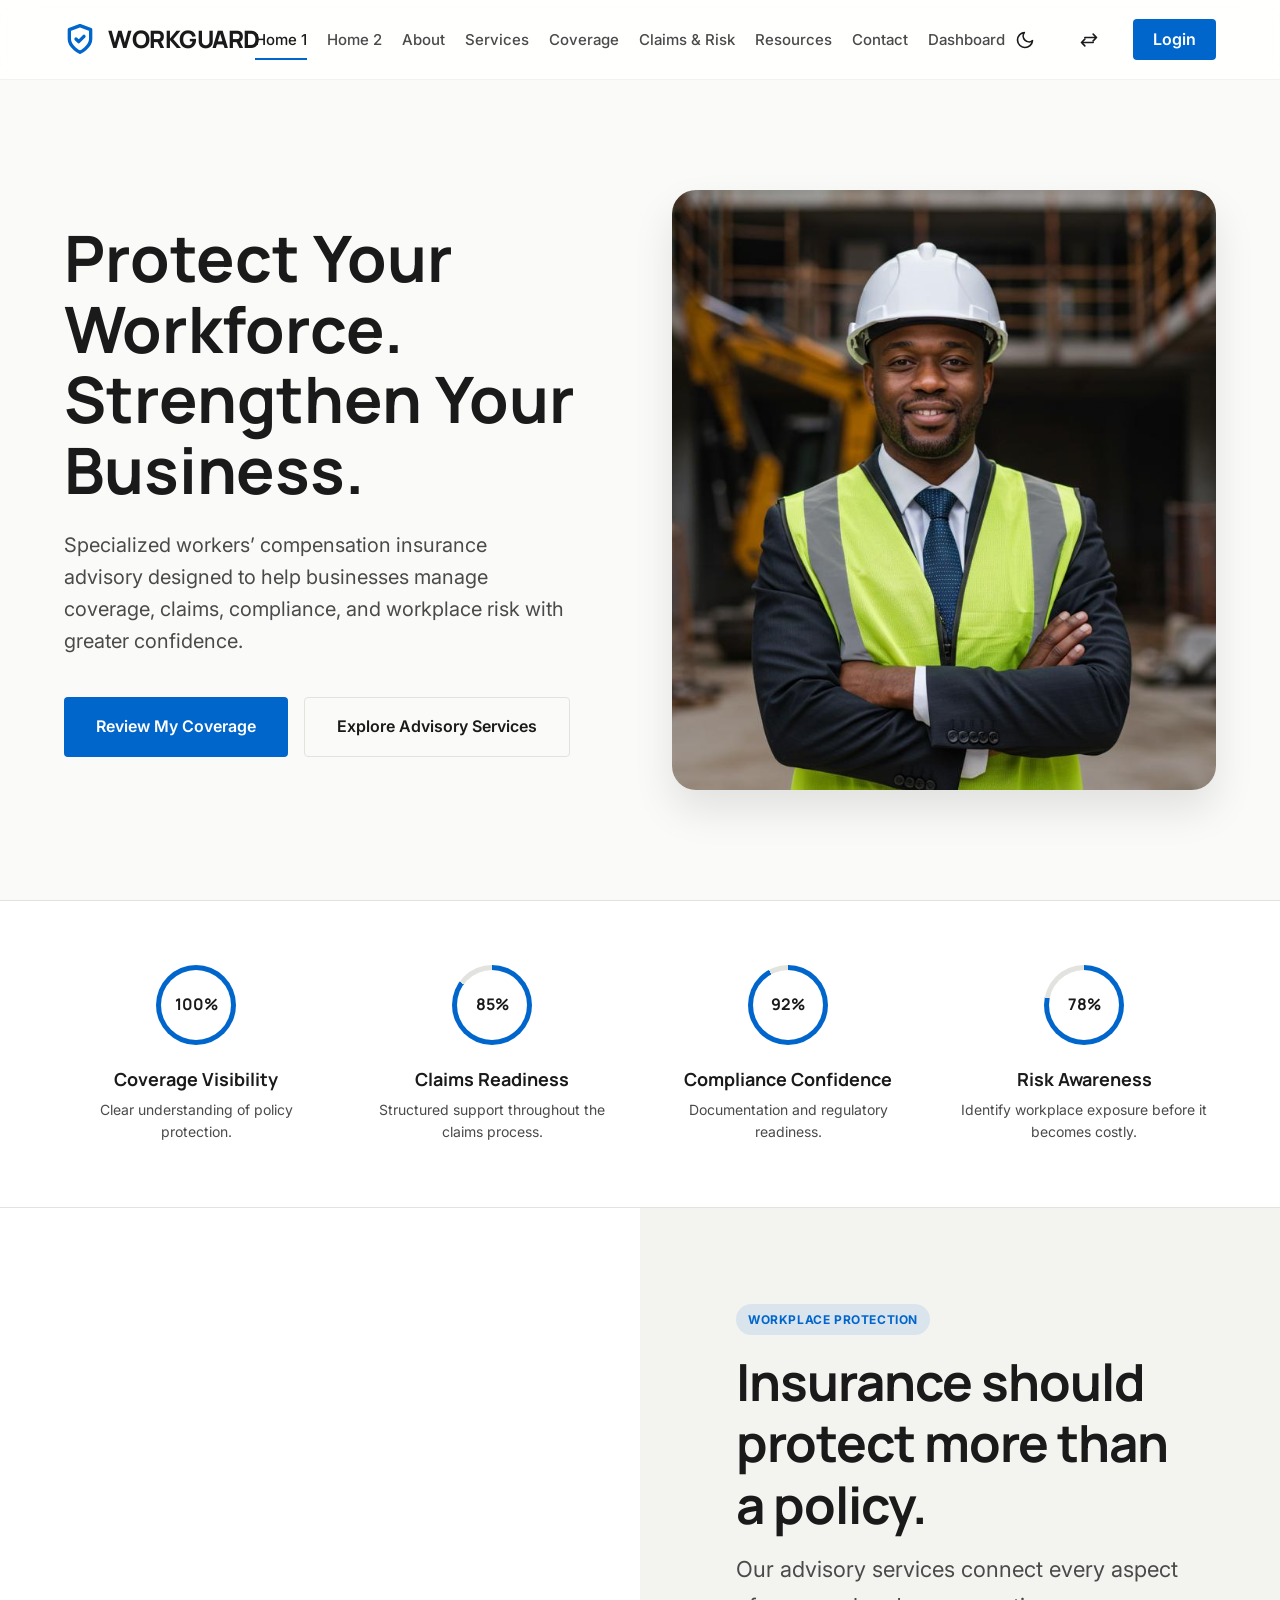
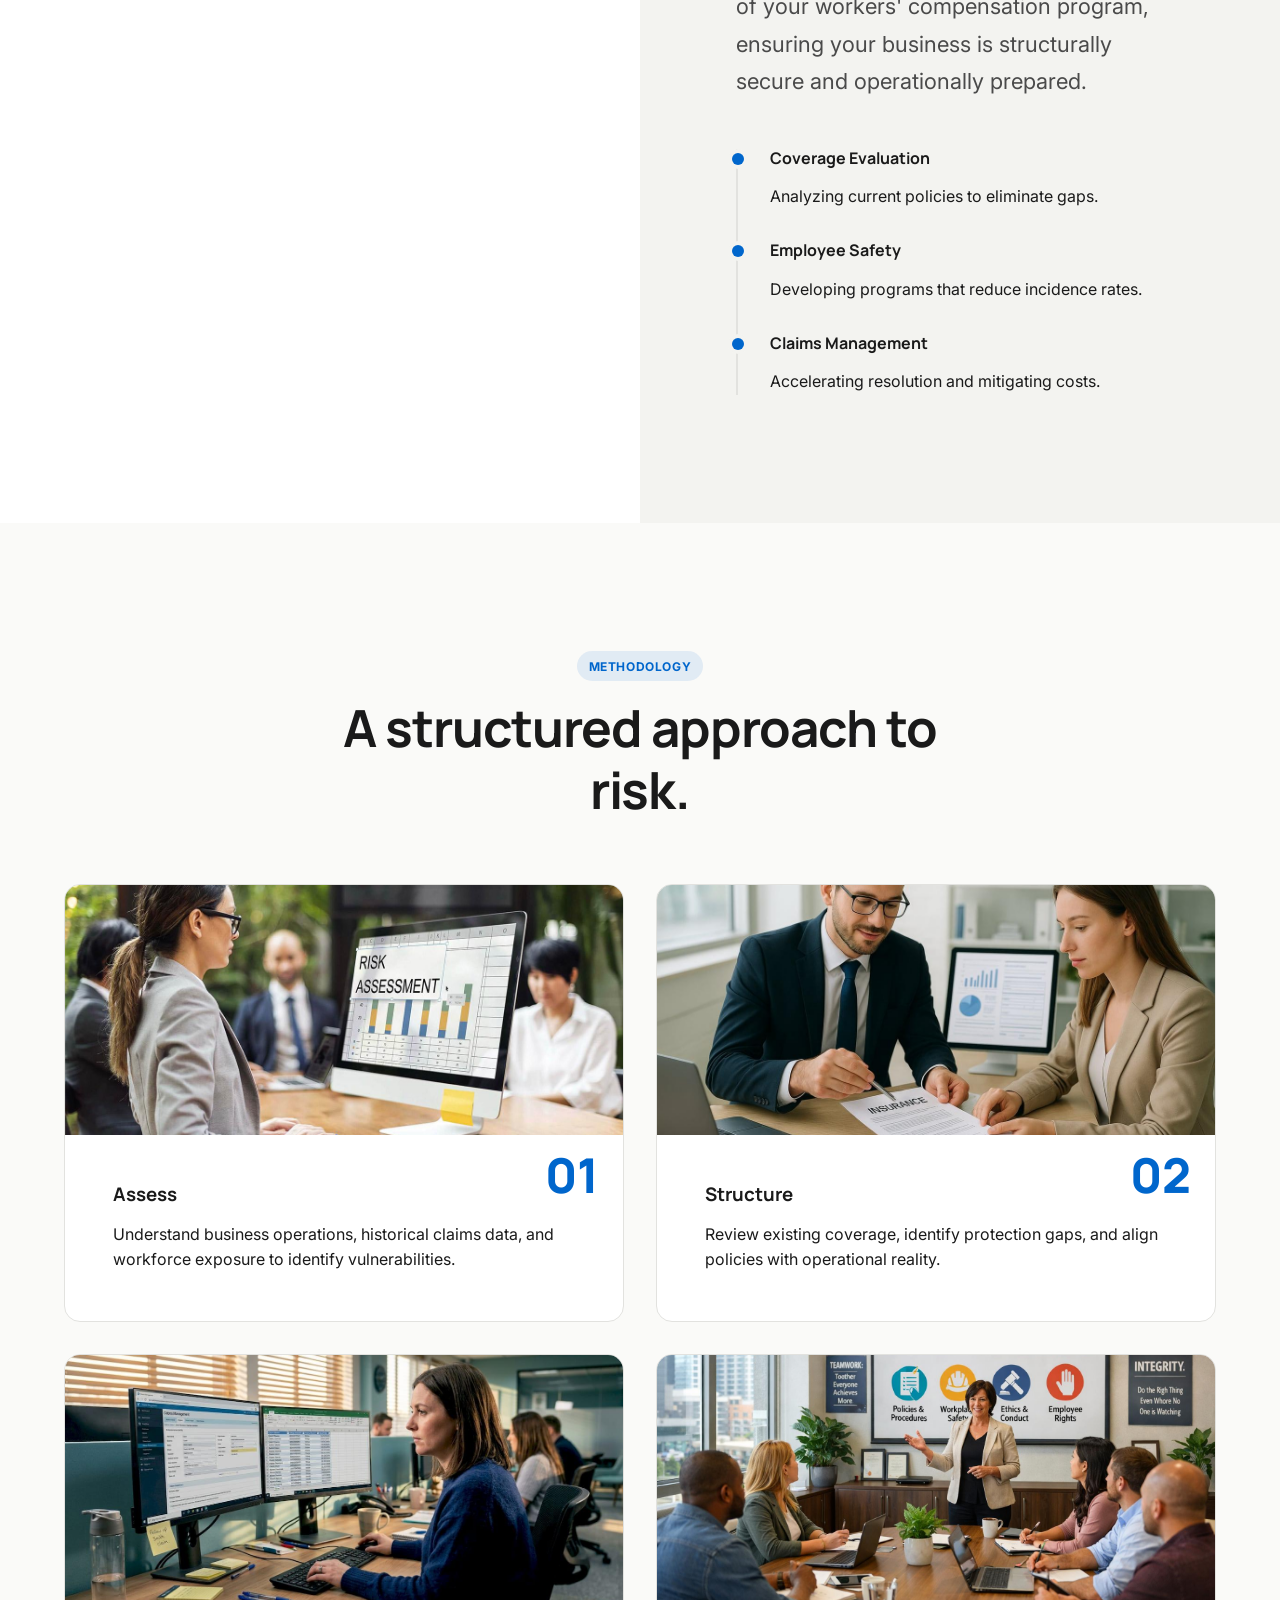
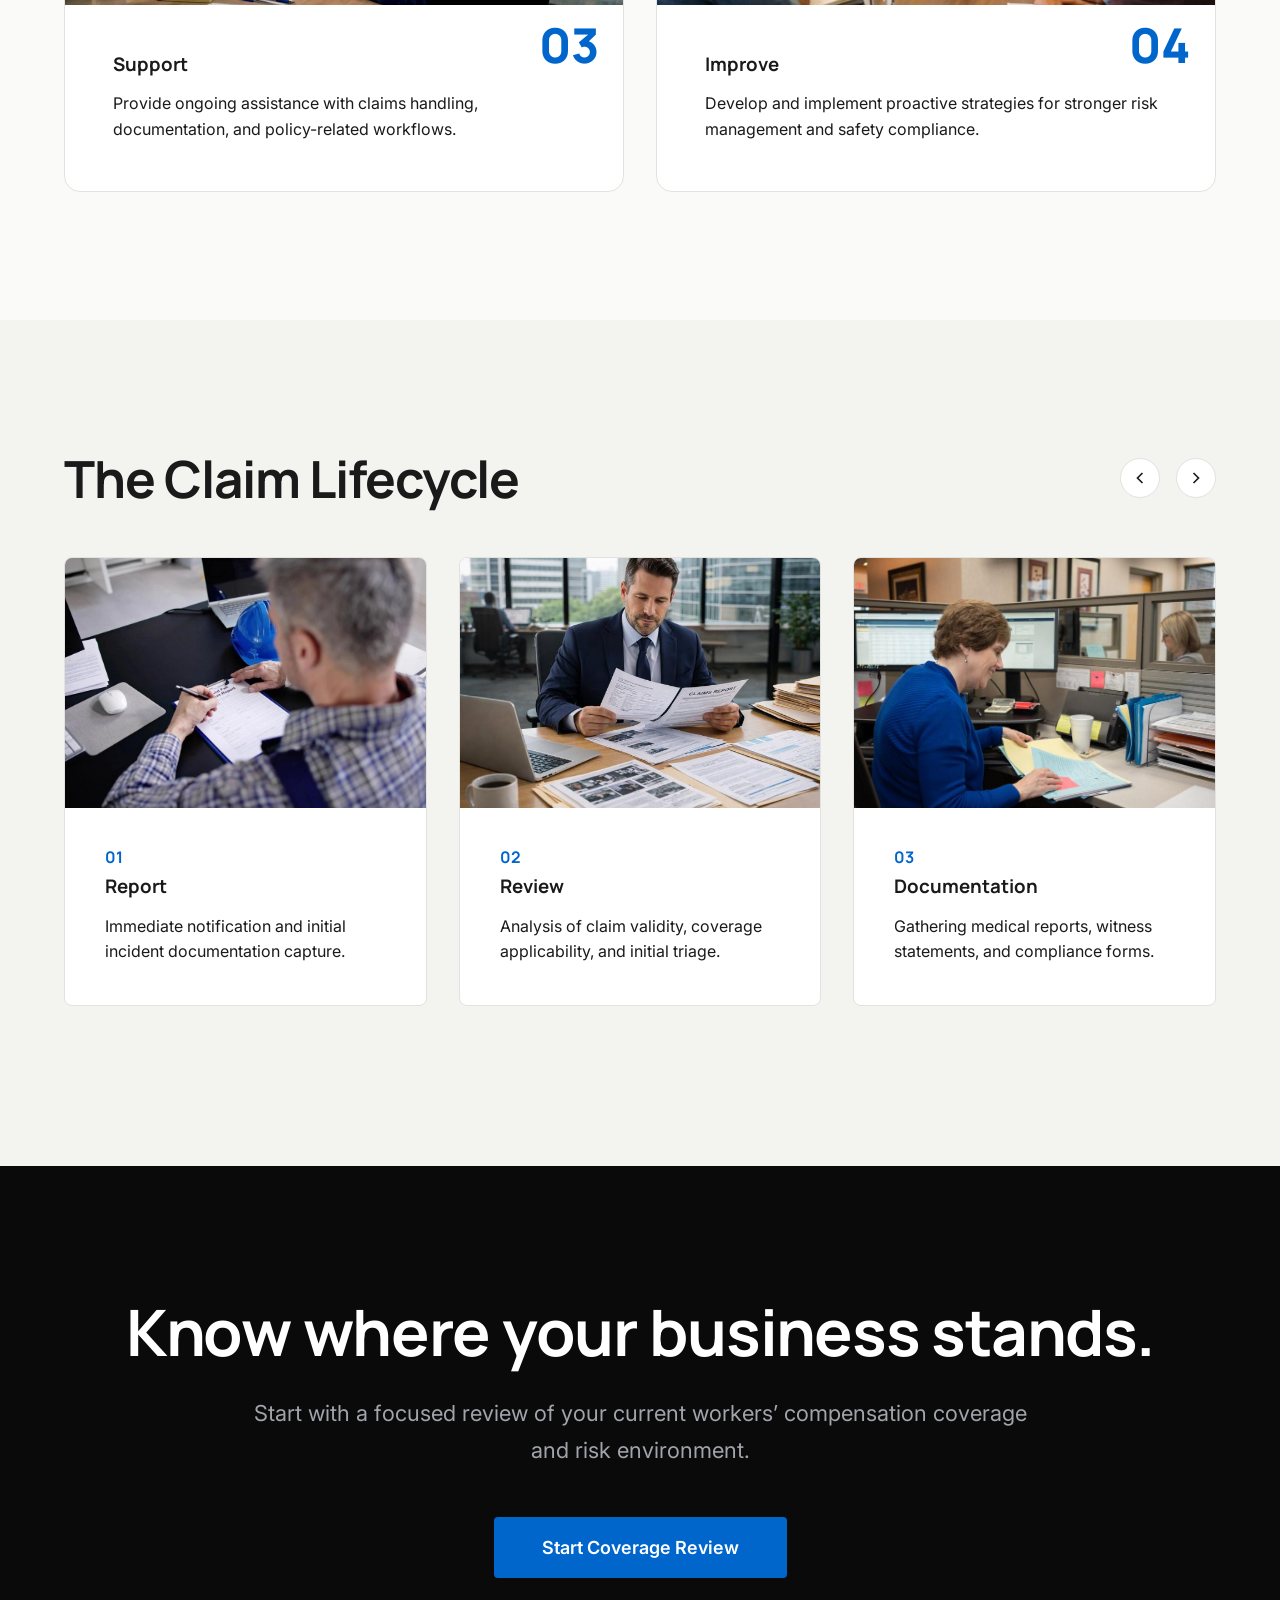
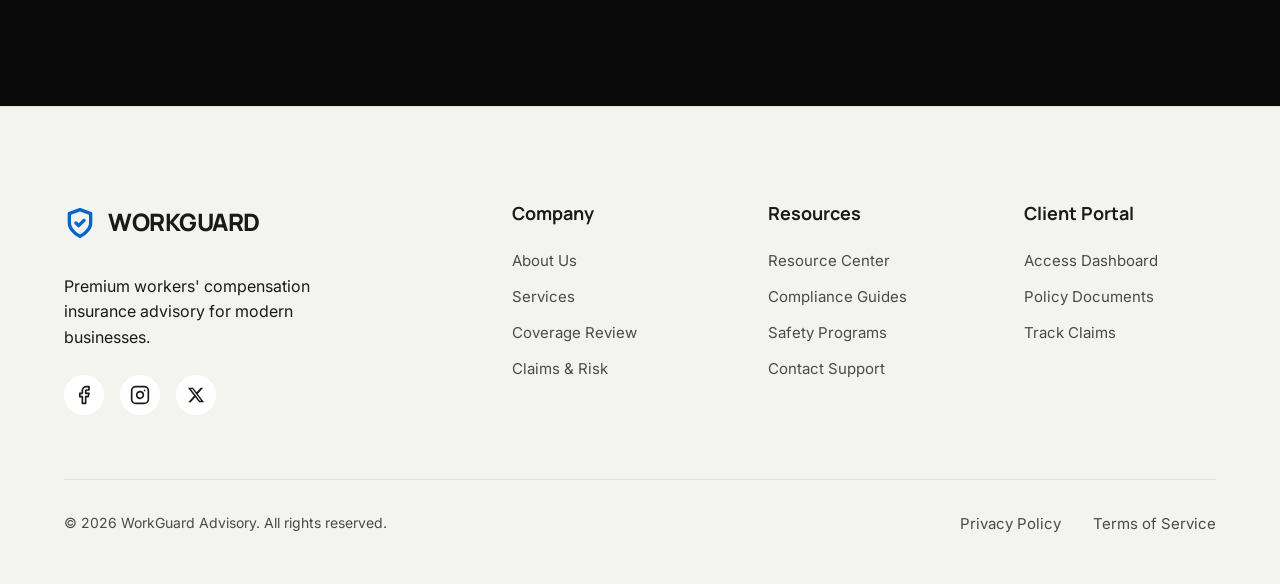
==== commit 884ff2d4: "SECOND COMMIT" ====
--- a/index.html
+++ b/index.html
@@ -242,7 +242,7 @@
             font-size: 3rem;
             font-family: var(--font-heading);
             font-weight: 800;
-            color: var(--blue-light);
+            color: var(--blue-primary);
             position: absolute;
             top: 1rem;
             right: 1.5rem;
@@ -368,7 +368,7 @@
             <a href="contact.html" class="mobile-nav-link">Contact</a>
             <a href="dashboard.html" class="mobile-nav-link">Dashboard</a>
         </nav>
-        <div class="mobile-controls" style="display: flex; justify-content: center; gap: 1rem; margin-top: 2rem; margin-bottom: 2rem;">
+        <div class="mobile-controls" style="display: flex; justify-content: center; gap: 1rem; margin-top: 0.5rem; margin-bottom: 0.5rem;">
             <button class="icon-btn js-theme-toggle" aria-label="Toggle Theme"></button>
             <button class="icon-btn js-dir-toggle" aria-label="Toggle RTL">
                 <svg width="24" height="24" viewBox="0 0 24 24" fill="none" stroke="currentColor" stroke-width="2" stroke-linecap="round" stroke-linejoin="round">
@@ -376,7 +376,7 @@
                 </svg>
             </button>
         </div>
-        <a href="login.html" class="btn btn-primary" style="text-align: center; width: 100%; margin-top: auto;">Login</a>
+        <a href="login.html" class="btn btn-primary" style="text-align: center; width: 100%; margin-top: 0.5rem;">Login</a>
     </div>
 
     <!-- MAIN CONTENT -->
@@ -395,7 +395,7 @@
                     </div>
                 </div>
                 <div class="hero-visual" style="display: flex; justify-content: center; align-items: center; padding: 0;">
-                    <img src="assets/images/home1-hero.png" alt="Hero Image" style="width: 100%; height: 100%; object-fit: contain; display: block;">
+                    <img src="assets/images/home1-hero.png" alt="Hero Image" style="width: 100%; height: 100%; object-fit: cover; border-radius: 24px; box-shadow: 0 20px 40px rgba(0,0,0,0.1); display: block;">
                 </div>
             </div>
         </section>
@@ -722,3 +722,5 @@
     </script>
 </body>
 </html>
+
+
--- a/assets/css/style.css
+++ b/assets/css/style.css
@@ -362,7 +362,7 @@
     align-items: center;
     gap: 1.5rem;
     margin-top: 2rem;
-    margin-bottom: 3rem;
+    margin-bottom: 1rem;
 }
 .mobile-nav-link {
     font-size: 1.25rem;
--- a/assets/css/responsive.css
+++ b/assets/css/responsive.css
@@ -124,11 +124,19 @@
 
 /* Max Width 576px (Small Mobile) */
 @media (max-width: 576px) {
-    .grid-4-to-2, .grid-3-to-2-1 {
+    .grid, .services-grid, .framework-grid, .coverage-grid, .benefits-grid, .resources-grid, .strip-grid, .grid-4-to-2, .grid-3-to-2-1 {
         grid-template-columns: 1fr !important;
     }
+    
+    .grid > *:nth-child(3):last-child,
+    .services-grid > *:nth-child(3):last-child,
+    .framework-grid > *:nth-child(3):last-child,
+    .coverage-grid > *:nth-child(3):last-child,
+    .benefits-grid > *:nth-child(3):last-child,
+    .resources-grid > *:nth-child(3):last-child,
+    .strip-grid > *:nth-child(3):last-child,
     .grid-3-to-2-1 > *:last-child {
-        width: 100%;
+        width: 100% !important;
     }
     
     .btn {
@@ -137,6 +145,16 @@
     
     .nav-controls .btn {
         display: none; /* Hide 'Client Portal' in top nav on mobile, moved to menu */
+    }
+    
+    /* Center align the content of framework cards on small mobile */
+    .framework-grid .frame-card {
+        text-align: center;
+    }
+    .framework-grid .frame-card .frame-num {
+        position: static;
+        margin-bottom: 1rem;
+        display: block;
     }
 }
 
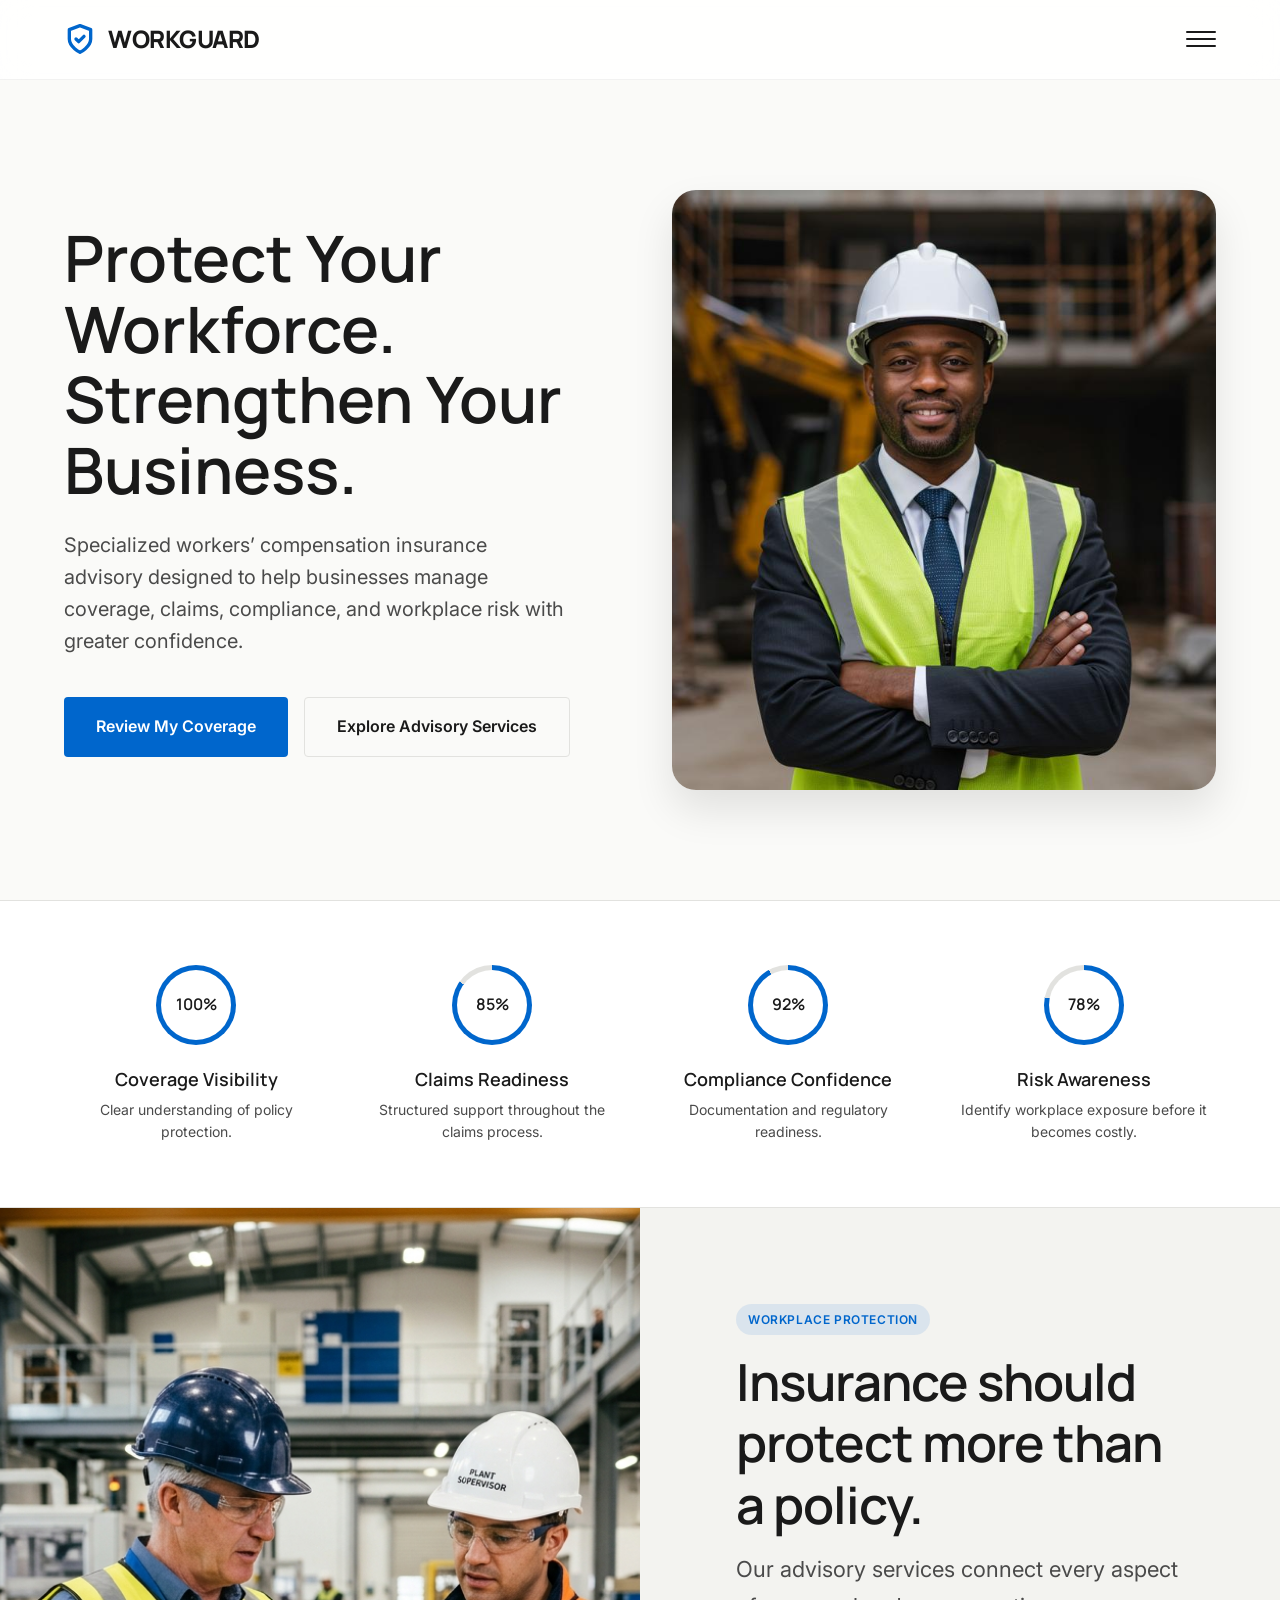
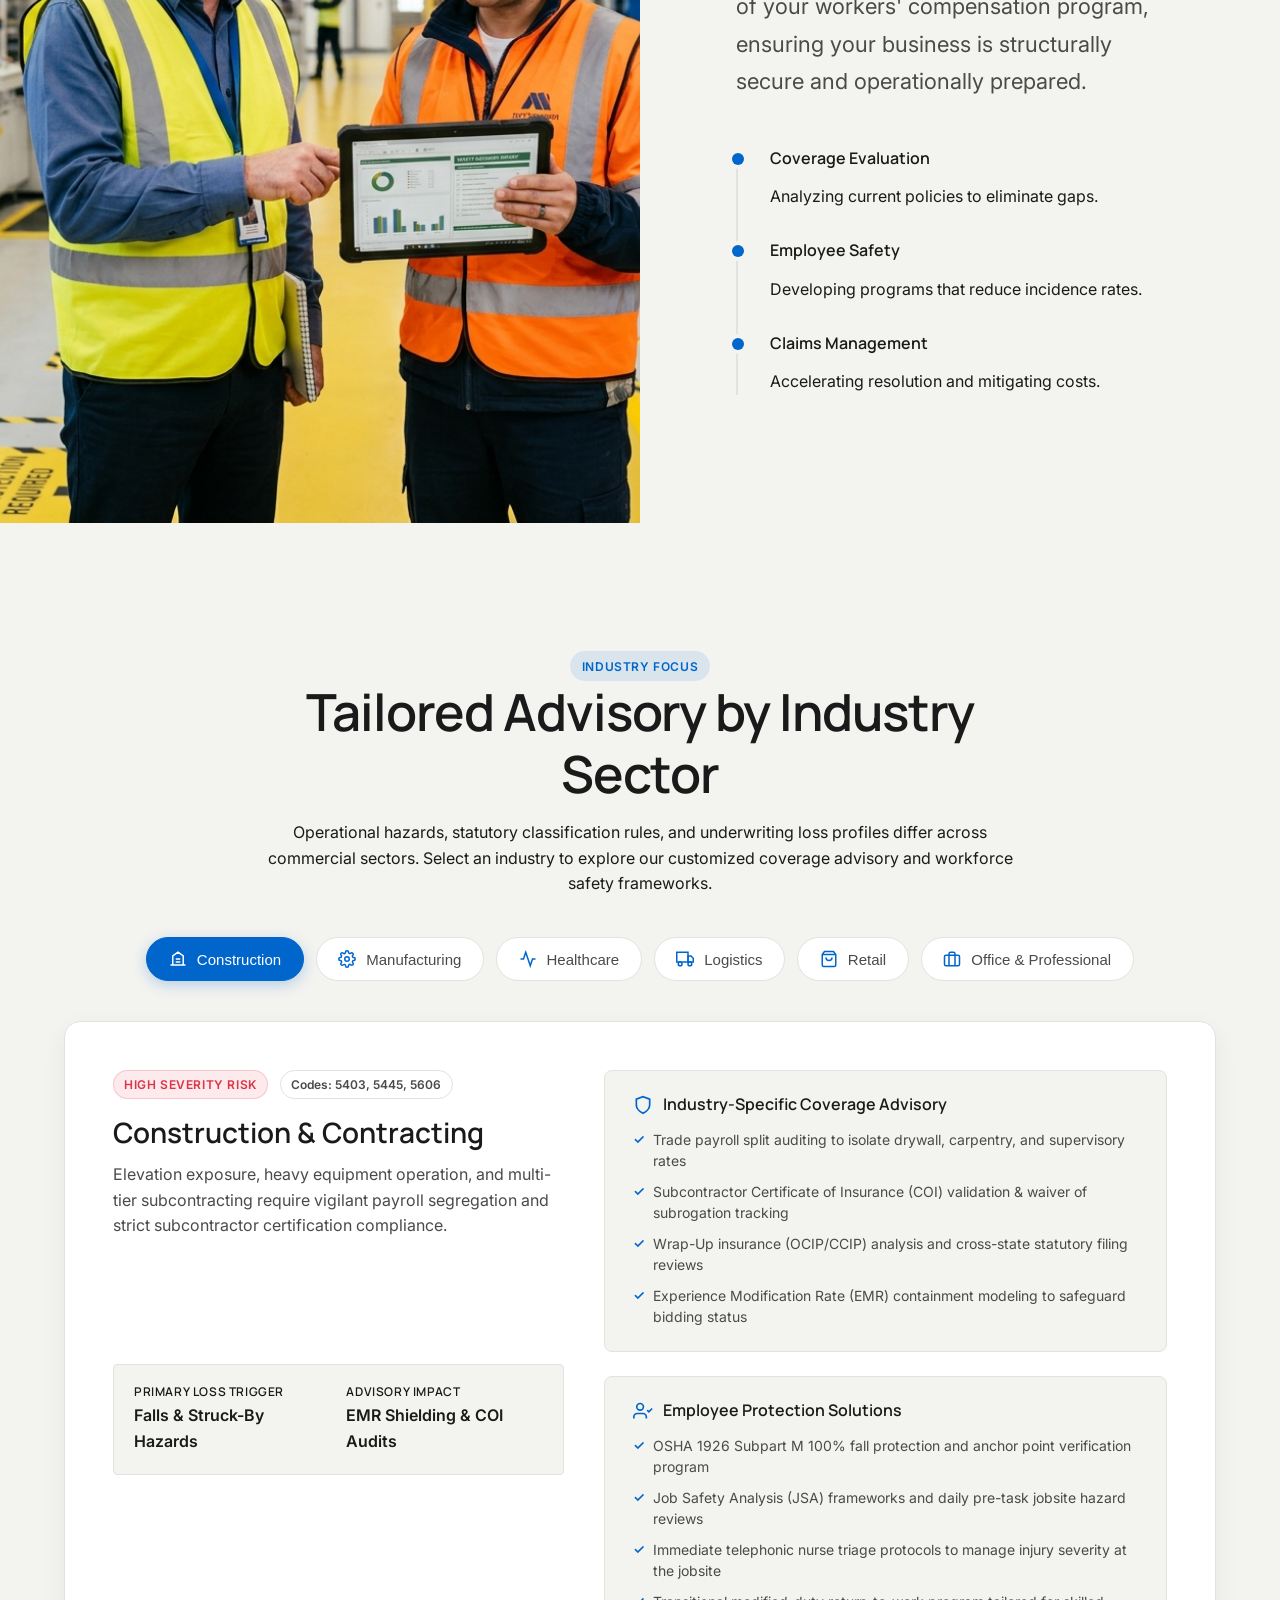
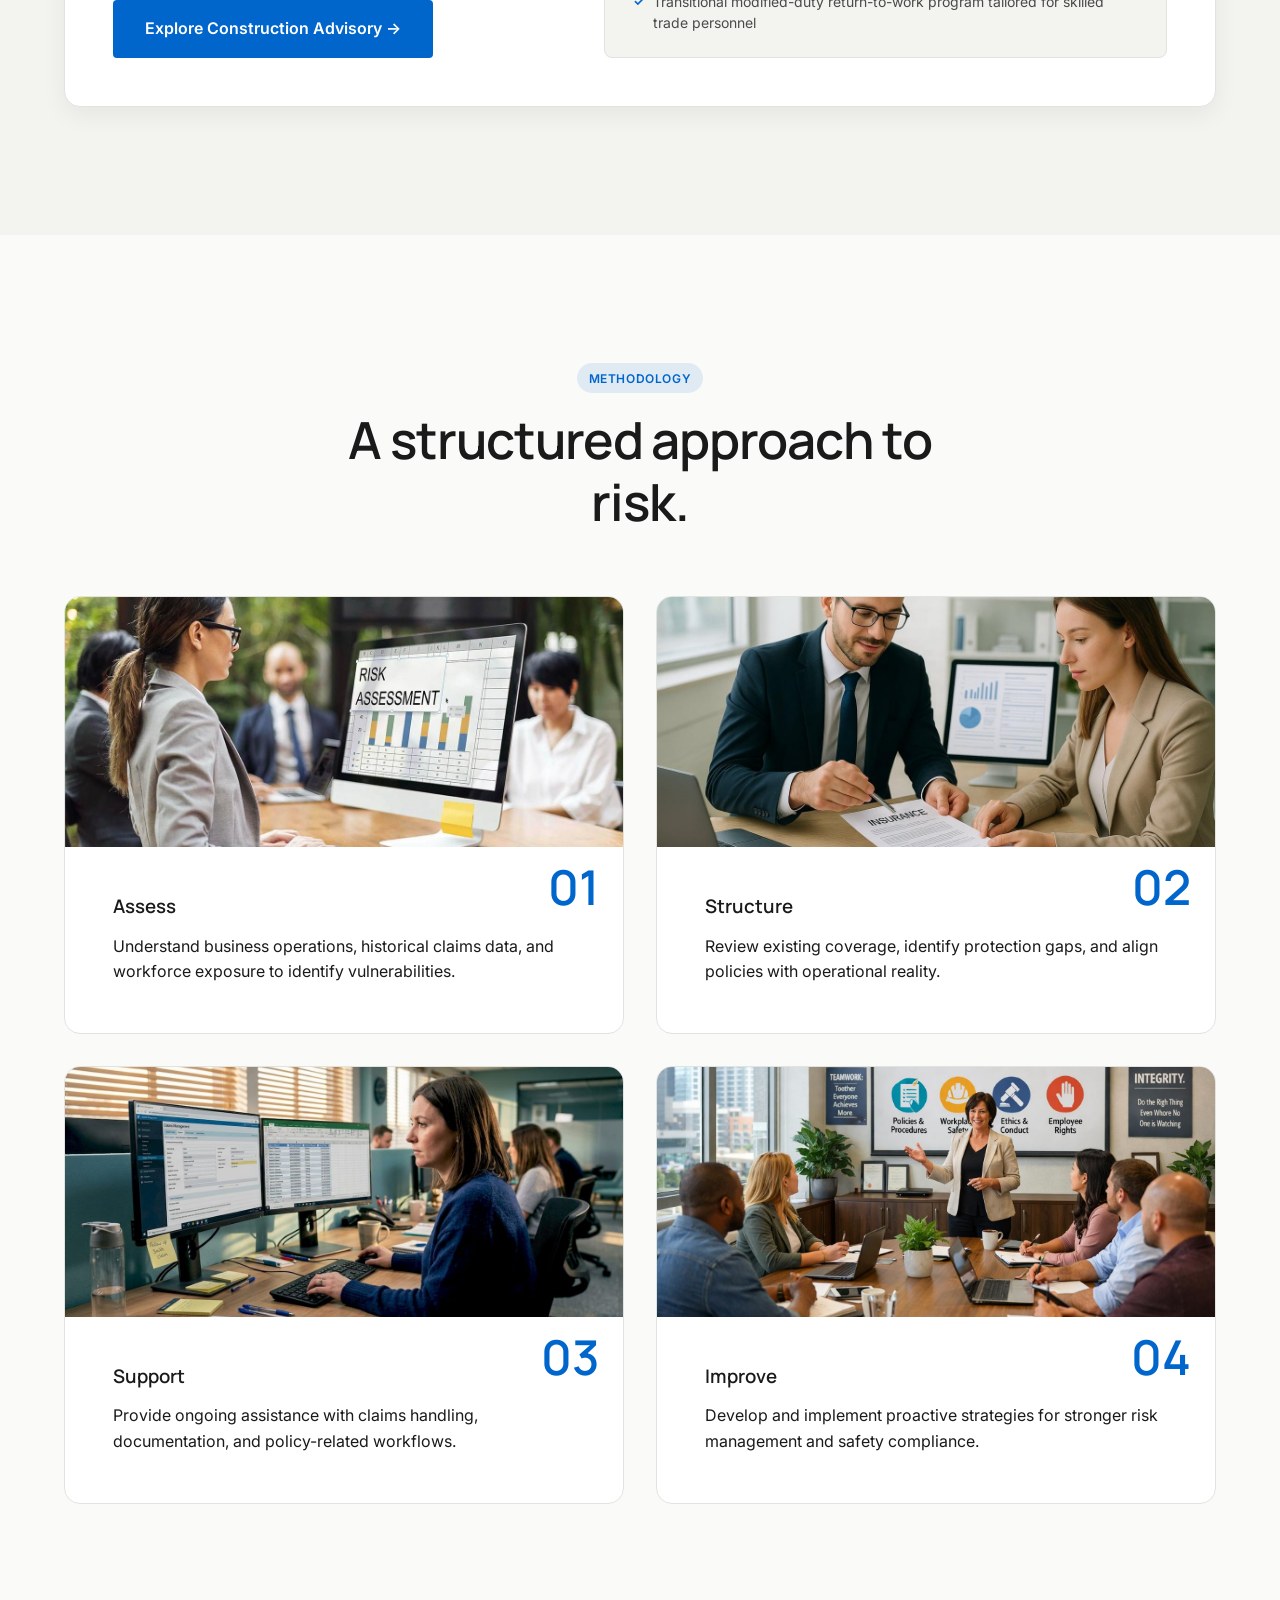
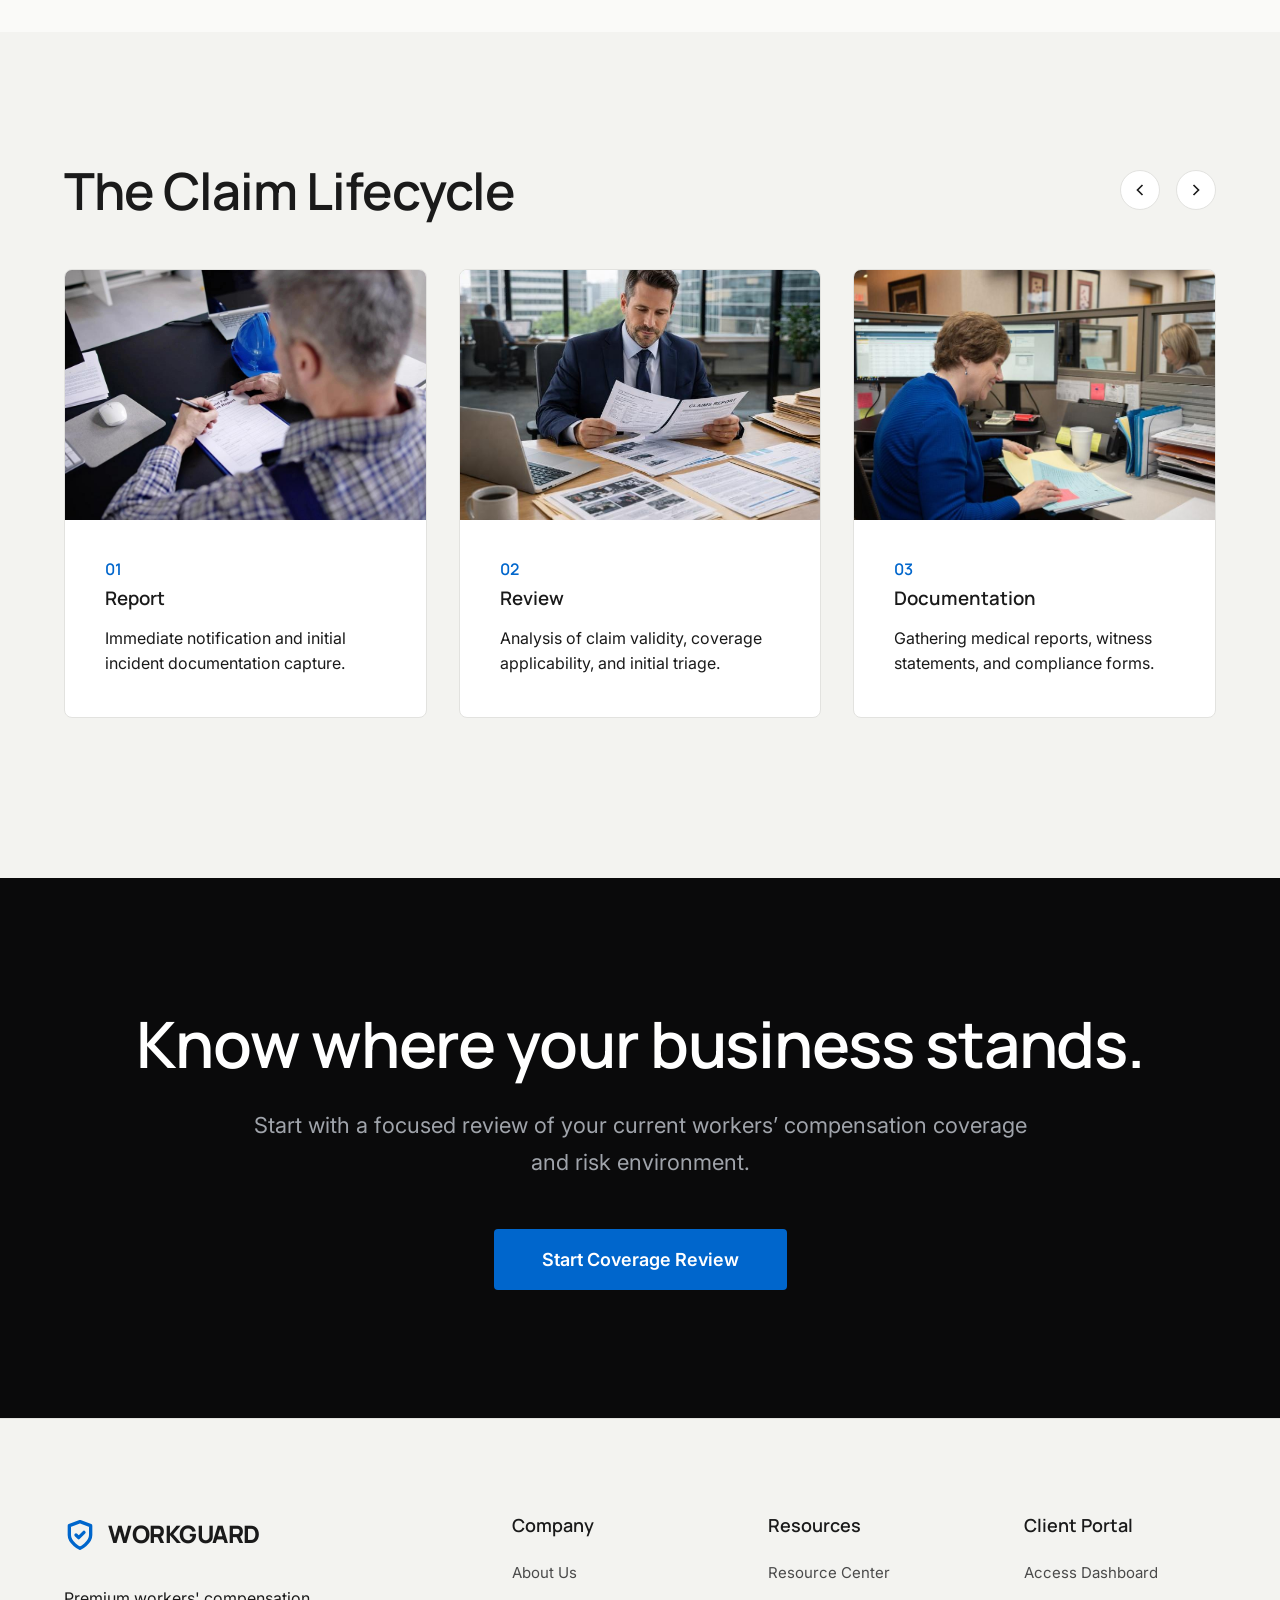
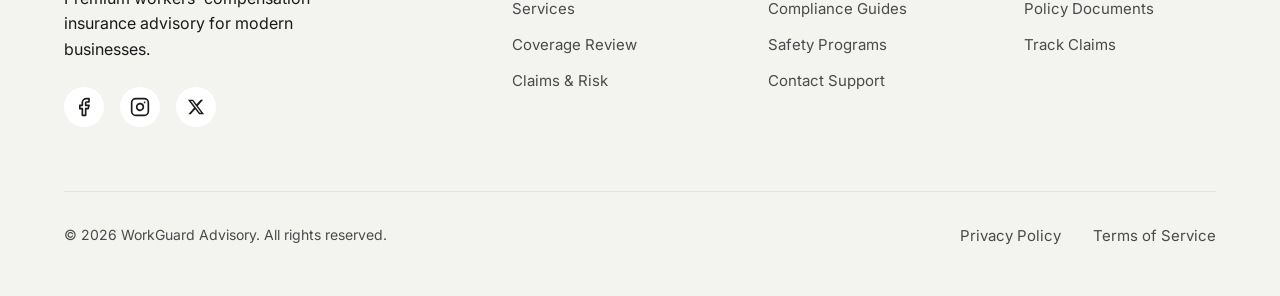
==== commit 15b32d6a: "sixth commit" ====
--- a/index.html
+++ b/index.html
@@ -169,7 +169,7 @@
         .progress-circle span {
             position: relative;
             z-index: 1;
-            font-weight: 700;
+            font-weight: 600;
             font-family: var(--font-heading);
             color: var(--text-primary);
         }
@@ -187,8 +187,8 @@
         .workplace-image {
             height: 100%;
             min-height: 600px;
-            background-color: var(--bg-tertiary); /* Placeholder for image */
-            background-image: url('https://images.unsplash.com/photo-1581091226825-a6a2a5aee158?auto=format&fit=crop&q=80&w=1400');
+            background-color: var(--bg-tertiary);
+            background-image: url('assets/images/workplace-safety.jpg');
             background-size: cover;
             background-position: center;
             position: relative;
@@ -241,7 +241,7 @@
         .frame-num {
             font-size: 3rem;
             font-family: var(--font-heading);
-            font-weight: 800;
+            font-weight: 600;
             color: var(--blue-primary);
             position: absolute;
             top: 1rem;
@@ -461,7 +461,427 @@
             </div>
         </section>
 
-        <!-- SECTION 04 — ADVISORY FRAMEWORK -->
+        <!-- SECTION 04 — INTERACTIVE SECTOR ADVISORY SHOWCASE -->
+        <section class="section" id="sectors" style="background: var(--bg-secondary);">
+            <div class="container js-reveal">
+                <div class="text-center" style="max-width: 760px; margin: 0 auto 2.5rem;">
+                    <span class="badge">Industry Focus</span>
+                    <h2 class="text-h2">Tailored Advisory by Industry Sector</h2>
+                    <p class="text-secondary" style="margin-top: 1rem; font-weight: 400;">
+                        Operational hazards, statutory classification rules, and underwriting loss profiles differ across commercial sectors. Select an industry to explore our customized coverage advisory and workforce safety frameworks.
+                    </p>
+                </div>
+
+                <div class="sector-explorer">
+                    <!-- Nav Pills -->
+                    <div class="sector-nav-pills" role="tablist">
+                        <button class="sector-pill active" data-sector="construction" role="tab" aria-selected="true">
+                            <svg viewBox="0 0 24 24" fill="none" stroke="currentColor" stroke-width="2"><path d="M2 20h20M5 20V8l7-5 7 5v12M9 12h6M9 16h6"/></svg>
+                            Construction
+                        </button>
+                        <button class="sector-pill" data-sector="manufacturing" role="tab" aria-selected="false">
+                            <svg viewBox="0 0 24 24" fill="none" stroke="currentColor" stroke-width="2"><circle cx="12" cy="12" r="3"/><path d="M19.4 15a1.65 1.65 0 0 0 .33 1.82l.06.06a2 2 0 0 1 0 2.83 2 2 0 0 1-2.83 0l-.06-.06a1.65 1.65 0 0 0-1.82-.33 1.65 1.65 0 0 0-1 1.51V21a2 2 0 0 1-2 2 2 2 0 0 1-2-2v-.09A1.65 1.65 0 0 0 9 19.4a1.65 1.65 0 0 0-1.82.33l-.06.06a2 2 0 0 1-2.83 0 2 2 0 0 1 0-2.83l.06-.06a1.65 1.65 0 0 0 .33-1.82 1.65 1.65 0 0 0-1.51-1H3a2 2 0 0 1-2-2 2 2 0 0 1 2-2h.09A1.65 1.65 0 0 0 4.6 9a1.65 1.65 0 0 0-.33-1.82l-.06-.06a2 2 0 0 1 0-2.83 2 2 0 0 1 2.83 0l.06.06a1.65 1.65 0 0 0 1.82.33H9a1.65 1.65 0 0 0 1-1.51V3a2 2 0 0 1 2-2 2 2 0 0 1 2 2v.09a1.65 1.65 0 0 0 1 1.51 1.65 1.65 0 0 0 1.82-.33l.06-.06a2 2 0 0 1 2.83 0 2 2 0 0 1 0 2.83l-.06.06a1.65 1.65 0 0 0-.33 1.82V9a1.65 1.65 0 0 0 1.51 1H21a2 2 0 0 1 2 2 2 2 0 0 1-2 2h-.09a1.65 1.65 0 0 0-1.51 1z"/></svg>
+                            Manufacturing
+                        </button>
+                        <button class="sector-pill" data-sector="healthcare" role="tab" aria-selected="false">
+                            <svg viewBox="0 0 24 24" fill="none" stroke="currentColor" stroke-width="2"><path d="M22 12h-4l-3 9L9 3l-3 9H2"/></svg>
+                            Healthcare
+                        </button>
+                        <button class="sector-pill" data-sector="logistics" role="tab" aria-selected="false">
+                            <svg viewBox="0 0 24 24" fill="none" stroke="currentColor" stroke-width="2"><rect x="1" y="3" width="15" height="13"/><polygon points="16 8 20 8 23 11 23 16 16 16 16 8"/><circle cx="5.5" cy="18.5" r="2.5"/><circle cx="18.5" cy="18.5" r="2.5"/></svg>
+                            Logistics
+                        </button>
+                        <button class="sector-pill" data-sector="retail" role="tab" aria-selected="false">
+                            <svg viewBox="0 0 24 24" fill="none" stroke="currentColor" stroke-width="2"><path d="M6 2L3 6v14a2 2 0 0 0 2 2h14a2 2 0 0 0 2-2V6l-3-4z"/><line x1="3" y1="6" x2="21" y2="6"/><path d="M16 10a4 4 0 0 1-8 0"/></svg>
+                            Retail
+                        </button>
+                        <button class="sector-pill" data-sector="office" role="tab" aria-selected="false">
+                            <svg viewBox="0 0 24 24" fill="none" stroke="currentColor" stroke-width="2"><rect x="2" y="7" width="20" height="14" rx="2" ry="2"/><path d="M16 21V5a2 2 0 0 0-2-2h-4a2 2 0 0 0-2 2v16"/></svg>
+                            Office & Professional
+                        </button>
+                    </div>
+
+                    <!-- Panel 1: Construction -->
+                    <div class="sector-panel active" id="sector-panel-construction" role="tabpanel">
+                        <div class="sector-profile-col">
+                            <div>
+                                <div class="sector-status-bar">
+                                    <span class="sector-severity-chip">High Severity Risk</span>
+                                    <span class="coverage-code-pill">Codes: 5403, 5445, 5606</span>
+                                </div>
+                                <h3 class="sector-profile-title">Construction & Contracting</h3>
+                                <p class="sector-profile-desc">
+                                    Elevation exposure, heavy equipment operation, and multi-tier subcontracting require vigilant payroll segregation and strict subcontractor certification compliance.
+                                </p>
+                            </div>
+
+                            <div class="sector-metric-strip">
+                                <div class="sector-metric-item">
+                                    <h5>Primary Loss Trigger</h5>
+                                    <p>Falls & Struck-By Hazards</p>
+                                </div>
+                                <div class="sector-metric-item">
+                                    <h5>Advisory Impact</h5>
+                                    <p>EMR Shielding & COI Audits</p>
+                                </div>
+                            </div>
+
+                            <a href="services.html#sectors" class="btn btn-primary" style="align-self: flex-start;">
+                                Explore Construction Advisory &rarr;
+                            </a>
+                        </div>
+
+                        <div class="sector-solutions-col">
+                            <div class="sector-solution-card">
+                                <h4>
+                                    <svg viewBox="0 0 24 24" fill="none" stroke="currentColor" stroke-width="2"><path d="M12 22s8-4 8-10V5l-8-3-8 3v7c0 6 8 10 8 10z"/></svg>
+                                    Industry-Specific Coverage Advisory
+                                </h4>
+                                <ul>
+                                    <li>Trade payroll split auditing to isolate drywall, carpentry, and supervisory rates</li>
+                                    <li>Subcontractor Certificate of Insurance (COI) validation & waiver of subrogation tracking</li>
+                                    <li>Wrap-Up insurance (OCIP/CCIP) analysis and cross-state statutory filing reviews</li>
+                                    <li>Experience Modification Rate (EMR) containment modeling to safeguard bidding status</li>
+                                </ul>
+                            </div>
+
+                            <div class="sector-solution-card">
+                                <h4>
+                                    <svg viewBox="0 0 24 24" fill="none" stroke="currentColor" stroke-width="2"><path d="M16 21v-2a4 4 0 0 0-4-4H5a4 4 0 0 0-4 4v2"/><circle cx="8.5" cy="7" r="4"/><polyline points="17 11 19 13 23 9"/></svg>
+                                    Employee Protection Solutions
+                                </h4>
+                                <ul>
+                                    <li>OSHA 1926 Subpart M 100% fall protection and anchor point verification program</li>
+                                    <li>Job Safety Analysis (JSA) frameworks and daily pre-task jobsite hazard reviews</li>
+                                    <li>Immediate telephonic nurse triage protocols to manage injury severity at the jobsite</li>
+                                    <li>Transitional modified-duty return-to-work program tailored for skilled trade personnel</li>
+                                </ul>
+                            </div>
+                        </div>
+                    </div>
+
+                    <!-- Panel 2: Manufacturing -->
+                    <div class="sector-panel" id="sector-panel-manufacturing" role="tabpanel">
+                        <div class="sector-profile-col">
+                            <div>
+                                <div class="sector-status-bar">
+                                    <span class="sector-severity-chip">High Frequency & Severity</span>
+                                    <span class="coverage-code-pill">Codes: 3632, 3179, 3076</span>
+                                </div>
+                                <h3 class="sector-profile-title">Manufacturing & Fabrication</h3>
+                                <p class="sector-profile-desc">
+                                    Fixed machinery lines, robotic cells, high-heat fabrication, and continuous noise require comprehensive machine safeguarding and occupational illness riders.
+                                </p>
+                            </div>
+
+                            <div class="sector-metric-strip">
+                                <div class="sector-metric-item">
+                                    <h5>Primary Loss Trigger</h5>
+                                    <p>Machine Pinch & Noise Exposure</p>
+                                </div>
+                                <div class="sector-metric-item">
+                                    <h5>Advisory Impact</h5>
+                                    <p>Dual-Wage Audit Carve-Outs</p>
+                                </div>
+                            </div>
+
+                            <a href="services.html#sectors" class="btn btn-primary" style="align-self: flex-start;">
+                                Explore Manufacturing Advisory &rarr;
+                            </a>
+                        </div>
+
+                        <div class="sector-solutions-col">
+                            <div class="sector-solution-card">
+                                <h4>
+                                    <svg viewBox="0 0 24 24" fill="none" stroke="currentColor" stroke-width="2"><path d="M12 22s8-4 8-10V5l-8-3-8 3v7c0 6 8 10 8 10z"/></svg>
+                                    Industry-Specific Coverage Advisory
+                                </h4>
+                                <ul>
+                                    <li>Dual-wage machinery operator classification auditing to eliminate overcharges</li>
+                                    <li>Occupational disease endorsements covering metal fumes, airborne dust, and chemicals</li>
+                                    <li>Overtime deduction and shift premium exclusion captured for annual carrier audit defense</li>
+                                    <li>Large-deductible policy retention modeling for multi-plant industrial operations</li>
+                                </ul>
+                            </div>
+
+                            <div class="sector-solution-card">
+                                <h4>
+                                    <svg viewBox="0 0 24 24" fill="none" stroke="currentColor" stroke-width="2"><path d="M16 21v-2a4 4 0 0 0-4-4H5a4 4 0 0 0-4 4v2"/><circle cx="8.5" cy="7" r="4"/><polyline points="17 11 19 13 23 9"/></svg>
+                                    Employee Protection Solutions
+                                </h4>
+                                <ul>
+                                    <li>Lockout / Tagout (LOTO) energy isolation program and machine barrier interlocks</li>
+                                    <li>OSHA-compliant Hearing Conservation Program and plant floor sound mapping</li>
+                                    <li>Assembly line ergonomic cell redesign to prevent chronic repetitive strain (MSDs)</li>
+                                    <li>Hazard Communication (HazCom/GHS) chemical inventory protocols and eyewash reviews</li>
+                                </ul>
+                            </div>
+                        </div>
+                    </div>
+
+                    <!-- Panel 3: Healthcare -->
+                    <div class="sector-panel" id="sector-panel-healthcare" role="tabpanel">
+                        <div class="sector-profile-col">
+                            <div>
+                                <div class="sector-status-bar">
+                                    <span class="sector-severity-chip">High Frequency Claims</span>
+                                    <span class="coverage-code-pill">Codes: 8824, 8832, 9040</span>
+                                </div>
+                                <h3 class="sector-profile-title">Healthcare & Care Facilities</h3>
+                                <p class="sector-profile-desc">
+                                    Patient transfers, needle-stick incidents, biological pathogen exposures, and clinical workplace stress require structured medical safety engineering.
+                                </p>
+                            </div>
+
+                            <div class="sector-metric-strip">
+                                <div class="sector-metric-item">
+                                    <h5>Primary Loss Trigger</h5>
+                                    <p>Patient Transfer Strains</p>
+                                </div>
+                                <div class="sector-metric-item">
+                                    <h5>Advisory Impact</h5>
+                                    <p>Loss Portfolio Consolidation</p>
+                                </div>
+                            </div>
+
+                            <a href="services.html#sectors" class="btn btn-primary" style="align-self: flex-start;">
+                                Explore Healthcare Advisory &rarr;
+                            </a>
+                        </div>
+
+                        <div class="sector-solutions-col">
+                            <div class="sector-solution-card">
+                                <h4>
+                                    <svg viewBox="0 0 24 24" fill="none" stroke="currentColor" stroke-width="2"><path d="M12 22s8-4 8-10V5l-8-3-8 3v7c0 6 8 10 8 10z"/></svg>
+                                    Industry-Specific Coverage Advisory
+                                </h4>
+                                <ul>
+                                    <li>Clinical vs. administrative payroll segregation (physician, nursing, clerical, facilities)</li>
+                                    <li>Bloodborne pathogen & communicable disease exposure coverage endorsements</li>
+                                    <li>Workplace violence policy riders and post-incident psychological support coverage</li>
+                                    <li>Centralized multi-facility loss reserve auditing to mitigate carrier over-reserving</li>
+                                </ul>
+                            </div>
+
+                            <div class="sector-solution-card">
+                                <h4>
+                                    <svg viewBox="0 0 24 24" fill="none" stroke="currentColor" stroke-width="2"><path d="M16 21v-2a4 4 0 0 0-4-4H5a4 4 0 0 0-4 4v2"/><circle cx="8.5" cy="7" r="4"/><polyline points="17 11 19 13 23 9"/></svg>
+                                    Employee Protection Solutions
+                                </h4>
+                                <ul>
+                                    <li>Safe Patient Handling & Mobility (SPHM) with zero-lift mechanical transfer devices</li>
+                                    <li>Needle-stick and biological sharps safety workflows adhering to OSHA 1910.1030</li>
+                                    <li>Clinical conflict de-escalation training and emergency room security panic protocols</li>
+                                    <li>24/7 telephonic nurse triage providing instantaneous clinical routing for injured workers</li>
+                                </ul>
+                            </div>
+                        </div>
+                    </div>
+
+                    <!-- Panel 4: Logistics -->
+                    <div class="sector-panel" id="sector-panel-logistics" role="tabpanel">
+                        <div class="sector-profile-col">
+                            <div>
+                                <div class="sector-status-bar">
+                                    <span class="sector-severity-chip">High Velocity Exposure</span>
+                                    <span class="coverage-code-pill">Codes: 7219, 8292, 7380</span>
+                                </div>
+                                <h3 class="sector-profile-title">Logistics & Warehousing</h3>
+                                <p class="sector-profile-desc">
+                                    High-bay storage, forklift vehicular traffic, loading dock crush exposures, and cross-state transit require cross-border coverage compliance.
+                                </p>
+                            </div>
+
+                            <div class="sector-metric-strip">
+                                <div class="sector-metric-item">
+                                    <h5>Primary Loss Trigger</h5>
+                                    <p>Forklift Traffic & Dock Hazards</p>
+                                </div>
+                                <div class="sector-metric-item">
+                                    <h5>Advisory Impact</h5>
+                                    <p>Multi-State Endorsements</p>
+                                </div>
+                            </div>
+
+                            <a href="services.html#sectors" class="btn btn-primary" style="align-self: flex-start;">
+                                Explore Logistics Advisory &rarr;
+                            </a>
+                        </div>
+
+                        <div class="sector-solutions-col">
+                            <div class="sector-solution-card">
+                                <h4>
+                                    <svg viewBox="0 0 24 24" fill="none" stroke="currentColor" stroke-width="2"><path d="M12 22s8-4 8-10V5l-8-3-8 3v7c0 6 8 10 8 10z"/></svg>
+                                    Industry-Specific Coverage Advisory
+                                </h4>
+                                <ul>
+                                    <li>Warehouse storage (8292) vs. local trucking (7219) split allocation audit verification</li>
+                                    <li>Multi-state & cross-border statutory transit endorsements (Items 3.A & 3.C)</li>
+                                    <li>Independent contractor vs. statutory employee classification audits for delivery fleets</li>
+                                    <li>Fleet telematics safety score integration used to negotiate carrier loss credits</li>
+                                </ul>
+                            </div>
+
+                            <div class="sector-solution-card">
+                                <h4>
+                                    <svg viewBox="0 0 24 24" fill="none" stroke="currentColor" stroke-width="2"><path d="M16 21v-2a4 4 0 0 0-4-4H5a4 4 0 0 0-4 4v2"/><circle cx="8.5" cy="7" r="4"/><polyline points="17 11 19 13 23 9"/></svg>
+                                    Employee Protection Solutions
+                                </h4>
+                                <ul>
+                                    <li>Forklift and Powered Industrial Truck (PIT) safety certification and pedestrian walkways</li>
+                                    <li>Ergonomic manual material handling, load-limit guidelines, and pallet stability enforcement</li>
+                                    <li>Loading dock vehicle restraint locks, barrier interlocks, and high-rack fall arrest rigging</li>
+                                    <li>Structured transitional light-duty program for fulfillment and sortation teams</li>
+                                </ul>
+                            </div>
+                        </div>
+                    </div>
+
+                    <!-- Panel 5: Retail -->
+                    <div class="sector-panel" id="sector-panel-retail" role="tabpanel">
+                        <div class="sector-profile-col">
+                            <div>
+                                <div class="sector-status-bar">
+                                    <span class="sector-severity-chip moderate">Moderate Risk Profile</span>
+                                    <span class="coverage-code-pill">Codes: 8017, 8044, 8018</span>
+                                </div>
+                                <h3 class="sector-profile-title">Retail & Wholesale Trade</h3>
+                                <p class="sector-profile-desc">
+                                    High customer volume, inventory replenishment, stockroom ladder work, and seasonal hiring spikes demand automated payroll reporting and slip/fall prevention.
+                                </p>
+                            </div>
+
+                            <div class="sector-metric-strip">
+                                <div class="sector-metric-item">
+                                    <h5>Primary Loss Trigger</h5>
+                                    <p>Slip, Trip & Fall Incidents</p>
+                                </div>
+                                <div class="sector-metric-item">
+                                    <h5>Advisory Impact</h5>
+                                    <p>Seasonal Payroll Audit Prep</p>
+                                </div>
+                            </div>
+
+                            <a href="services.html#sectors" class="btn btn-primary" style="align-self: flex-start;">
+                                Explore Retail Advisory &rarr;
+                            </a>
+                        </div>
+
+                        <div class="sector-solutions-col">
+                            <div class="sector-solution-card">
+                                <h4>
+                                    <svg viewBox="0 0 24 24" fill="none" stroke="currentColor" stroke-width="2"><path d="M12 22s8-4 8-10V5l-8-3-8 3v7c0 6 8 10 8 10z"/></svg>
+                                    Industry-Specific Coverage Advisory
+                                </h4>
+                                <ul>
+                                    <li>Seasonal and temporary employee coverage reporting with flexible payroll alignment</li>
+                                    <li>Sales floor vs. backroom warehouse and local delivery classification separation</li>
+                                    <li>Premises liability third-party subrogation recovery coordination for shared retail space</li>
+                                    <li>Pre-audit preparation to reconcile part-time employee caps and overtime wage multipliers</li>
+                                </ul>
+                            </div>
+
+                            <div class="sector-solution-card">
+                                <h4>
+                                    <svg viewBox="0 0 24 24" fill="none" stroke="currentColor" stroke-width="2"><path d="M16 21v-2a4 4 0 0 0-4-4H5a4 4 0 0 0-4 4v2"/><circle cx="8.5" cy="7" r="4"/><polyline points="17 11 19 13 23 9"/></svg>
+                                    Employee Protection Solutions
+                                </h4>
+                                <ul>
+                                    <li>Slip, trip, and fall mitigation: entrance traction mats, moisture sensors, and rapid spill kits</li>
+                                    <li>Stockroom rolling ladder safety locks, safety box-cutter protocols, and overhead shelf securement</li>
+                                    <li>Point-of-sale checkout ergonomic retrofits and anti-fatigue standing floor mats</li>
+                                    <li>Customer dispute de-escalation guidelines and prompt incident documentation workflows</li>
+                                </ul>
+                            </div>
+                        </div>
+                    </div>
+
+                    <!-- Panel 6: Office & Professional -->
+                    <div class="sector-panel" id="sector-panel-office" role="tabpanel">
+                        <div class="sector-profile-col">
+                            <div>
+                                <div class="sector-status-bar">
+                                    <span class="sector-severity-chip moderate">Low Hazard / High Telecommute</span>
+                                    <span class="coverage-code-pill">Codes: 8810, 8742, 8803</span>
+                                </div>
+                                <h3 class="sector-profile-title">Office & Professional Services</h3>
+                                <p class="sector-profile-desc">
+                                    Low apparent physical exposure masks widespread cumulative trauma, ergonomic strain, and remote workforce jurisdictional compliance across distributed workforces.
+                                </p>
+                            </div>
+
+                            <div class="sector-metric-strip">
+                                <div class="sector-metric-item">
+                                    <h5>Primary Loss Trigger</h5>
+                                    <p>Ergonomic Repetitive Strain (RSI)</p>
+                                </div>
+                                <div class="sector-metric-item">
+                                    <h5>Advisory Impact</h5>
+                                    <p>Code 8810 Rate Defense</p>
+                                </div>
+                            </div>
+
+                            <a href="services.html#sectors" class="btn btn-primary" style="align-self: flex-start;">
+                                Explore Professional Advisory &rarr;
+                            </a>
+                        </div>
+
+                        <div class="sector-solutions-col">
+                            <div class="sector-solution-card">
+                                <h4>
+                                    <svg viewBox="0 0 24 24" fill="none" stroke="currentColor" stroke-width="2"><path d="M12 22s8-4 8-10V5l-8-3-8 3v7c0 6 8 10 8 10z"/></svg>
+                                    Industry-Specific Coverage Advisory
+                                </h4>
+                                <ul>
+                                    <li>Strict Clerical Office Employee (Code 8810) verification to capture lowest premium tier</li>
+                                    <li>Multi-state telecommuting policy endorsements ensuring remote worker coverage in all 50 states</li>
+                                    <li>Traveling executive, seminar, and client-visit out-of-territory policy riders</li>
+                                    <li>Cumulative trauma and repetitive strain injury (RSI) liability exposure mitigation</li>
+                                </ul>
+                            </div>
+
+                            <div class="sector-solution-card">
+                                <h4>
+                                    <svg viewBox="0 0 24 24" fill="none" stroke="currentColor" stroke-width="2"><path d="M16 21v-2a4 4 0 0 0-4-4H5a4 4 0 0 0-4 4v2"/><circle cx="8.5" cy="7" r="4"/><polyline points="17 11 19 13 23 9"/></svg>
+                                    Employee Protection Solutions
+                                </h4>
+                                <ul>
+                                    <li>Virtual and on-site workstation ergonomic evaluations for screen, chair, and desk alignment</li>
+                                    <li>Standardized home-office safety checklists and telecommuter hazard self-inspection guides</li>
+                                    <li>Early-intervention physical therapy pathways for neck, wrist, and lumbar discomfort</li>
+                                    <li>Workplace wellness programs, screen break reminders, and ergonomic hardware guidelines</li>
+                                </ul>
+                            </div>
+                        </div>
+                    </div>
+                </div>
+            </div>
+
+            <script>
+                document.addEventListener('DOMContentLoaded', function() {
+                    const pills = document.querySelectorAll('.sector-pill');
+                    const panels = document.querySelectorAll('.sector-panel');
+                    pills.forEach(pill => {
+                        pill.addEventListener('click', () => {
+                            const sector = pill.getAttribute('data-sector');
+                            pills.forEach(p => {
+                                p.classList.remove('active');
+                                p.setAttribute('aria-selected', 'false');
+                            });
+                            panels.forEach(pan => pan.classList.remove('active'));
+                            pill.classList.add('active');
+                            pill.setAttribute('aria-selected', 'true');
+                            const targetPanel = document.getElementById('sector-panel-' + sector);
+                            if (targetPanel) {
+                                targetPanel.classList.add('active');
+                            }
+                        });
+                    });
+                });
+            </script>
+        </section>
+
+        <!-- SECTION 05 — ADVISORY FRAMEWORK -->
         <section class="section js-reveal">
             <div class="container">
                 <div style="text-align: center; max-width: 600px; margin: 0 auto;">
--- a/assets/css/style.css
+++ b/assets/css/style.css
@@ -68,6 +68,7 @@
 
 body {
     font-family: var(--font-body);
+    font-weight: 400;
     background-color: var(--bg-main);
     color: var(--text-primary);
     line-height: 1.6;
@@ -79,10 +80,19 @@
 
 h1, h2, h3, h4, h5, h6 {
     font-family: var(--font-heading);
-    font-weight: 700;
+    font-weight: 600;
     line-height: 1.2;
     color: var(--text-primary);
     margin-bottom: 1rem;
+}
+
+p {
+    font-family: var(--font-body);
+    font-weight: 400;
+}
+
+p.text-xs, p.text-sm, p.text-lead, p.text-secondary {
+    font-weight: 400;
 }
 
 a {
@@ -102,10 +112,10 @@
 }
 
 /* --- 3. Typography Utility --- */
-.text-h1 { font-size: clamp(2.5rem, 5vw, 4.5rem); letter-spacing: -0.02em; }
-.text-h2 { font-size: clamp(2rem, 4vw, 3.5rem); letter-spacing: -0.02em; }
-.text-h3 { font-size: clamp(1.5rem, 3vw, 2.5rem); letter-spacing: -0.01em; }
-.text-lead { font-size: clamp(1.125rem, 2vw, 1.375rem); color: var(--text-secondary); line-height: 1.7; }
+.text-h1 { font-size: clamp(2.5rem, 5vw, 4.5rem); letter-spacing: -0.02em; font-weight: 600; }
+.text-h2 { font-size: clamp(2rem, 4vw, 3.5rem); letter-spacing: -0.02em; font-weight: 600; }
+.text-h3 { font-size: clamp(1.5rem, 3vw, 2.5rem); letter-spacing: -0.01em; font-weight: 600; }
+.text-lead { font-size: clamp(1.125rem, 2vw, 1.375rem); color: var(--text-secondary); line-height: 1.7; font-weight: 400; }
 .text-sm { font-size: 0.875rem; }
 .text-xs { font-size: 0.75rem; text-transform: uppercase; letter-spacing: 0.1em; font-weight: 600; }
 .text-blue { color: var(--blue-primary); }
@@ -215,7 +225,7 @@
     background-color: var(--blue-light);
     color: var(--blue-primary);
     font-size: 0.75rem;
-    font-weight: 700;
+    font-weight: 600;
     text-transform: uppercase;
     letter-spacing: 0.05em;
     border-radius: var(--radius-full);
@@ -341,6 +351,8 @@
     padding: 6rem 2rem 2rem;
     display: flex;
     flex-direction: column;
+    align-items: center;
+    text-align: center;
     box-shadow: var(--shadow-lg);
     transition: right var(--transition-base);
     overflow-y: auto;
@@ -360,6 +372,9 @@
     display: flex;
     flex-direction: column;
     align-items: center;
+    justify-content: center;
+    text-align: center;
+    width: 100%;
     gap: 1.5rem;
     margin-top: 2rem;
     margin-bottom: 1rem;
@@ -367,11 +382,29 @@
 .mobile-nav-link {
     font-size: 1.25rem;
     font-weight: 600;
+    text-align: center;
+    width: 100%;
+    display: block;
 }
 .mobile-controls {
     display: flex;
+    justify-content: center;
+    align-items: center;
     gap: 1rem;
-    margin-bottom: 2rem;
+    margin-bottom: 1.5rem;
+    width: 100%;
+}
+.mobile-menu .btn,
+.mobile-menu a.btn,
+.mobile-menu .btn-primary {
+    display: inline-flex;
+    justify-content: center;
+    align-items: center;
+    text-align: center;
+    align-self: center;
+    margin: 0.75rem auto 0;
+    width: 100%;
+    max-width: 240px;
 }
 
 /* --- 7. Modal System --- */
@@ -588,3 +621,839 @@
     right: auto;
     left: 2rem;
 }
+
+/* --- 11. Sectors Served & Industry Solutions --- */
+.sector-grid {
+    display: grid;
+    grid-template-columns: repeat(3, 1fr);
+    gap: 2rem;
+    margin-top: 3rem;
+}
+
+.sector-card {
+    background: var(--bg-tertiary);
+    border: 1px solid var(--border-color);
+    border-radius: var(--radius-md);
+    padding: 2.25rem;
+    display: flex;
+    flex-direction: column;
+    transition: transform 0.3s ease, box-shadow 0.3s ease, border-color 0.3s ease;
+    position: relative;
+}
+
+.sector-card:hover {
+    transform: translateY(-4px);
+    box-shadow: var(--shadow-md);
+    border-color: var(--blue-primary);
+}
+
+.sector-card-header {
+    display: flex;
+    align-items: flex-start;
+    gap: 1.25rem;
+    margin-bottom: 1.25rem;
+}
+
+.sector-icon {
+    width: 3.25rem;
+    height: 3.25rem;
+    border-radius: var(--radius-sm);
+    background: var(--blue-light);
+    color: var(--blue-primary);
+    display: flex;
+    align-items: center;
+    justify-content: center;
+    flex-shrink: 0;
+}
+
+[data-theme="dark"] .sector-icon {
+    background: rgba(0, 102, 204, 0.15);
+    color: #4da6ff;
+}
+
+.sector-badge {
+    display: inline-block;
+    font-size: 0.75rem;
+    font-weight: 600;
+    text-transform: uppercase;
+    letter-spacing: 0.05em;
+    color: var(--blue-primary);
+    margin-bottom: 0.25rem;
+}
+
+.sector-title {
+    font-size: 1.25rem;
+    font-weight: 600;
+    margin: 0;
+    color: var(--text-primary);
+    line-height: 1.3;
+}
+
+.sector-desc {
+    color: var(--text-secondary);
+    font-size: 0.9375rem;
+    font-weight: 400;
+    line-height: 1.6;
+    margin-bottom: 1.25rem;
+}
+
+.sector-code-tag {
+    display: inline-flex;
+    align-items: center;
+    gap: 0.375rem;
+    padding: 0.25rem 0.625rem;
+    border-radius: var(--radius-full);
+    background: var(--bg-secondary);
+    border: 1px solid var(--border-color);
+    font-size: 0.75rem;
+    font-weight: 500;
+    color: var(--text-secondary);
+    margin-bottom: 1.25rem;
+}
+
+.sector-section-divider {
+    border: 0;
+    border-top: 1px dashed var(--border-color);
+    margin: 1.25rem 0;
+}
+
+.sector-feature-block {
+    margin-bottom: 1.25rem;
+}
+
+.sector-feature-heading {
+    display: flex;
+    align-items: center;
+    gap: 0.5rem;
+    font-size: 0.875rem;
+    font-weight: 600;
+    text-transform: uppercase;
+    letter-spacing: 0.04em;
+    color: var(--text-primary);
+    margin-bottom: 0.625rem;
+}
+
+.sector-feature-heading svg {
+    color: var(--blue-primary);
+    width: 16px;
+    height: 16px;
+    flex-shrink: 0;
+}
+
+.sector-feature-list {
+    list-style: none;
+    padding: 0;
+    margin: 0;
+    display: flex;
+    flex-direction: column;
+    gap: 0.5rem;
+}
+
+.sector-feature-list li {
+    font-size: 0.875rem;
+    font-weight: 400;
+    color: var(--text-secondary);
+    line-height: 1.5;
+    position: relative;
+    padding-left: 1.25rem;
+}
+
+[dir="rtl"] .sector-feature-list li {
+    padding-left: 0;
+    padding-right: 1.25rem;
+}
+
+.sector-feature-list li::before {
+    content: "•";
+    position: absolute;
+    left: 0.25rem;
+    top: -0.1rem;
+    color: var(--blue-primary);
+    font-size: 1.1rem;
+}
+
+[dir="rtl"] .sector-feature-list li::before {
+    left: auto;
+    right: 0.25rem;
+}
+
+.sector-card-footer {
+    margin-top: auto;
+    padding-top: 1.25rem;
+    border-top: 1px solid var(--border-color);
+    display: flex;
+    align-items: center;
+    justify-content: space-between;
+}
+
+.sector-footer-link {
+    display: inline-flex;
+    align-items: center;
+    gap: 0.375rem;
+    font-size: 0.875rem;
+    font-weight: 600;
+    color: var(--blue-primary);
+    text-decoration: none;
+    transition: gap 0.2s ease, color 0.2s ease;
+}
+
+.sector-footer-link:hover {
+    gap: 0.625rem;
+    color: var(--blue-hover);
+}
+
+.sector-tabs {
+    display: flex;
+    flex-wrap: wrap;
+    justify-content: center;
+    gap: 0.75rem;
+    margin-top: 2rem;
+    margin-bottom: 1rem;
+}
+
+.sector-tab-btn {
+    padding: 0.5rem 1.25rem;
+    border-radius: var(--radius-full);
+    border: 1px solid var(--border-color);
+    background: var(--bg-tertiary);
+    color: var(--text-secondary);
+    font-size: 0.875rem;
+    font-weight: 500;
+    cursor: pointer;
+    transition: all 0.2s ease;
+}
+
+.sector-tab-btn:hover,
+.sector-tab-btn.active {
+    background: var(--blue-primary);
+    color: #ffffff;
+    border-color: var(--blue-primary);
+}
+
+/* --- 12. Index Sector Explorer (Interactive Tabs & Showcase) --- */
+.sector-explorer {
+    margin-top: 2.5rem;
+}
+
+.sector-nav-pills {
+    display: flex;
+    flex-wrap: wrap;
+    justify-content: center;
+    gap: 0.75rem;
+    margin-bottom: 2.5rem;
+}
+
+.sector-pill {
+    padding: 0.75rem 1.35rem;
+    border-radius: var(--radius-full);
+    border: 1px solid var(--border-color);
+    background: var(--bg-tertiary);
+    color: var(--text-secondary);
+    font-size: 0.9375rem;
+    font-weight: 500;
+    cursor: pointer;
+    display: inline-flex;
+    align-items: center;
+    gap: 0.625rem;
+    transition: all 0.25s ease;
+}
+
+.sector-pill svg {
+    width: 18px;
+    height: 18px;
+    color: var(--blue-primary);
+    transition: color 0.25s ease;
+}
+
+.sector-pill:hover {
+    border-color: var(--blue-primary);
+    color: var(--text-primary);
+    transform: translateY(-2px);
+}
+
+.sector-pill.active {
+    background: var(--blue-primary);
+    color: #ffffff;
+    border-color: var(--blue-primary);
+    box-shadow: 0 4px 14px rgba(0, 102, 204, 0.25);
+}
+
+.sector-pill.active svg {
+    color: #ffffff;
+}
+
+.sector-panel {
+    display: none;
+    animation: fadeInSector 0.4s ease forwards;
+}
+
+.sector-panel.active {
+    display: grid;
+    grid-template-columns: 1fr 1.25fr;
+    gap: 2.5rem;
+    background: var(--bg-tertiary);
+    border: 1px solid var(--border-color);
+    border-radius: var(--radius-lg);
+    padding: 3rem;
+    box-shadow: var(--shadow-md);
+}
+
+@keyframes fadeInSector {
+    from { opacity: 0; transform: translateY(10px); }
+    to { opacity: 1; transform: translateY(0); }
+}
+
+.sector-profile-col {
+    display: flex;
+    flex-direction: column;
+    justify-content: space-between;
+}
+
+.sector-status-bar {
+    display: flex;
+    align-items: center;
+    gap: 0.75rem;
+    margin-bottom: 1rem;
+}
+
+.sector-severity-chip {
+    display: inline-flex;
+    align-items: center;
+    gap: 0.35rem;
+    padding: 0.25rem 0.625rem;
+    border-radius: var(--radius-full);
+    font-size: 0.75rem;
+    font-weight: 600;
+    text-transform: uppercase;
+    letter-spacing: 0.05em;
+    background: rgba(220, 53, 69, 0.1);
+    color: #dc3545;
+    border: 1px solid rgba(220, 53, 69, 0.2);
+}
+
+.sector-severity-chip.moderate {
+    background: rgba(255, 193, 7, 0.12);
+    color: #d39e00;
+    border-color: rgba(255, 193, 7, 0.25);
+}
+
+.sector-profile-title {
+    font-size: 1.75rem;
+    font-weight: 600;
+    color: var(--text-primary);
+    margin: 0 0 0.75rem;
+    line-height: 1.25;
+}
+
+.sector-profile-desc {
+    color: var(--text-secondary);
+    font-size: 1rem;
+    font-weight: 400;
+    line-height: 1.6;
+    margin-bottom: 1.5rem;
+}
+
+.sector-metric-strip {
+    display: grid;
+    grid-template-columns: 1fr 1fr;
+    gap: 1rem;
+    padding: 1.25rem;
+    background: var(--bg-secondary);
+    border-radius: var(--radius-sm);
+    border: 1px solid var(--border-color);
+    margin-bottom: 1.5rem;
+}
+
+.sector-metric-item h5 {
+    font-size: 0.75rem;
+    font-weight: 600;
+    text-transform: uppercase;
+    letter-spacing: 0.05em;
+    color: var(--text-muted);
+    margin: 0 0 0.25rem;
+}
+
+.sector-metric-item p {
+    font-size: 1rem;
+    font-weight: 600;
+    color: var(--text-primary);
+    margin: 0;
+}
+
+.sector-solutions-col {
+    display: flex;
+    flex-direction: column;
+    gap: 1.5rem;
+}
+
+.sector-solution-card {
+    background: var(--bg-secondary);
+    border: 1px solid var(--border-color);
+    border-radius: var(--radius-md);
+    padding: 1.5rem 1.75rem;
+    transition: border-color 0.2s ease;
+}
+
+.sector-solution-card:hover {
+    border-color: var(--blue-primary);
+}
+
+.sector-solution-card h4 {
+    display: flex;
+    align-items: center;
+    gap: 0.625rem;
+    font-size: 1rem;
+    font-weight: 600;
+    color: var(--text-primary);
+    margin: 0 0 0.875rem;
+}
+
+.sector-solution-card h4 svg {
+    color: var(--blue-primary);
+    width: 20px;
+    height: 20px;
+    flex-shrink: 0;
+}
+
+.sector-solution-card ul {
+    list-style: none;
+    padding: 0;
+    margin: 0;
+    display: flex;
+    flex-direction: column;
+    gap: 0.625rem;
+}
+
+.sector-solution-card ul li {
+    font-size: 0.875rem;
+    font-weight: 400;
+    color: var(--text-secondary);
+    line-height: 1.5;
+    position: relative;
+    padding-left: 1.25rem;
+}
+
+[dir="rtl"] .sector-solution-card ul li {
+    padding-left: 0;
+    padding-right: 1.25rem;
+}
+
+.sector-solution-card ul li::before {
+    content: "✓";
+    position: absolute;
+    left: 0;
+    top: 0;
+    color: var(--blue-primary);
+    font-weight: 600;
+    font-size: 0.85rem;
+}
+
+[dir="rtl"] .sector-solution-card ul li::before {
+    left: auto;
+    right: 0;
+}
+
+/* --- 13. Services Sector Deliverable Cards --- */
+.services-sector-grid {
+    display: grid;
+    grid-template-columns: repeat(2, 1fr);
+    gap: 2.25rem;
+    margin-top: 3rem;
+}
+
+.service-sector-card {
+    background: var(--bg-tertiary);
+    border: 1px solid var(--border-color);
+    border-radius: var(--radius-md);
+    padding: 2.5rem;
+    display: flex;
+    flex-direction: column;
+    position: relative;
+    transition: transform 0.3s ease, border-color 0.3s ease, box-shadow 0.3s ease;
+}
+
+.service-sector-card:hover {
+    transform: translateY(-4px);
+    border-color: var(--blue-primary);
+    box-shadow: var(--shadow-md);
+}
+
+.service-sector-header {
+    display: flex;
+    align-items: flex-start;
+    justify-content: space-between;
+    gap: 1rem;
+    margin-bottom: 1.25rem;
+    padding-bottom: 1.25rem;
+    border-bottom: 1px solid var(--border-color);
+}
+
+.service-sector-title-wrap h3 {
+    font-size: 1.35rem;
+    font-weight: 600;
+    color: var(--text-primary);
+    margin: 0 0 0.35rem;
+}
+
+.service-sector-tag {
+    font-size: 0.8125rem;
+    font-weight: 500;
+    color: var(--blue-primary);
+}
+
+.service-deliverable-section {
+    margin-bottom: 1.5rem;
+}
+
+.service-deliverable-heading {
+    display: flex;
+    align-items: center;
+    gap: 0.5rem;
+    font-size: 0.875rem;
+    font-weight: 600;
+    text-transform: uppercase;
+    letter-spacing: 0.04em;
+    color: var(--text-primary);
+    margin-bottom: 0.75rem;
+}
+
+.service-deliverable-heading svg {
+    color: var(--blue-primary);
+    width: 16px;
+    height: 16px;
+    flex-shrink: 0;
+}
+
+.service-deliverable-list {
+    list-style: none;
+    padding: 0;
+    margin: 0;
+    display: flex;
+    flex-direction: column;
+    gap: 0.5rem;
+}
+
+.service-deliverable-list li {
+    font-size: 0.875rem;
+    font-weight: 400;
+    color: var(--text-secondary);
+    line-height: 1.5;
+    position: relative;
+    padding-left: 1.25rem;
+}
+
+[dir="rtl"] .service-deliverable-list li {
+    padding-left: 0;
+    padding-right: 1.25rem;
+}
+
+.service-deliverable-list li::before {
+    content: "→";
+    position: absolute;
+    left: 0;
+    top: 0;
+    color: var(--blue-primary);
+    font-weight: 600;
+}
+
+[dir="rtl"] .service-deliverable-list li::before {
+    left: auto;
+    right: 0;
+}
+
+.service-outcome-banner {
+    margin-top: auto;
+    padding: 1rem 1.25rem;
+    background: var(--blue-light);
+    border-radius: var(--radius-sm);
+    display: flex;
+    align-items: center;
+    justify-content: space-between;
+    gap: 1rem;
+    margin-bottom: 1.25rem;
+}
+
+[data-theme="dark"] .service-outcome-banner {
+    background: rgba(0, 102, 204, 0.15);
+}
+
+.service-outcome-banner span {
+    font-size: 0.8125rem;
+    font-weight: 600;
+    color: var(--blue-primary);
+}
+
+[data-theme="dark"] .service-outcome-banner span {
+    color: #4da6ff;
+}
+
+/* --- 14. Coverage Statutory Directives Matrix --- */
+.coverage-matrix-container {
+    margin-top: 3rem;
+    display: flex;
+    flex-direction: column;
+    gap: 1.5rem;
+}
+
+.coverage-sector-row {
+    background: var(--bg-tertiary);
+    border: 1px solid var(--border-color);
+    border-radius: var(--radius-md);
+    overflow: hidden;
+    transition: border-color 0.2s ease, box-shadow 0.2s ease;
+}
+
+.coverage-sector-row:hover {
+    border-color: var(--blue-primary);
+    box-shadow: var(--shadow-sm);
+}
+
+.coverage-row-header {
+    background: var(--bg-secondary);
+    padding: 1.25rem 2rem;
+    display: flex;
+    align-items: center;
+    justify-content: space-between;
+    border-bottom: 1px solid var(--border-color);
+}
+
+.coverage-row-title {
+    display: flex;
+    align-items: center;
+    gap: 1rem;
+}
+
+.coverage-row-title h3 {
+    font-size: 1.15rem;
+    font-weight: 600;
+    margin: 0;
+    color: var(--text-primary);
+}
+
+.coverage-code-pill {
+    padding: 0.25rem 0.65rem;
+    border-radius: var(--radius-full);
+    background: var(--bg-tertiary);
+    border: 1px solid var(--border-color);
+    font-size: 0.75rem;
+    font-weight: 600;
+    color: var(--text-secondary);
+}
+
+.coverage-row-grid {
+    display: grid;
+    grid-template-columns: 1fr 1fr 1fr;
+    gap: 1.5rem;
+    padding: 2rem;
+}
+
+.coverage-col-block h5 {
+    font-size: 0.8125rem;
+    font-weight: 600;
+    text-transform: uppercase;
+    letter-spacing: 0.05em;
+    color: var(--blue-primary);
+    margin: 0 0 0.75rem;
+    display: flex;
+    align-items: center;
+    gap: 0.35rem;
+}
+
+.coverage-col-block ul {
+    list-style: none;
+    padding: 0;
+    margin: 0;
+    display: flex;
+    flex-direction: column;
+    gap: 0.5rem;
+}
+
+.coverage-col-block ul li {
+    font-size: 0.875rem;
+    font-weight: 400;
+    color: var(--text-secondary);
+    line-height: 1.5;
+    position: relative;
+    padding-left: 1.15rem;
+}
+
+[dir="rtl"] .coverage-col-block ul li {
+    padding-left: 0;
+    padding-right: 1.15rem;
+}
+
+.coverage-col-block ul li::before {
+    content: "•";
+    position: absolute;
+    left: 0.25rem;
+    top: -0.1rem;
+    color: var(--blue-primary);
+}
+
+[dir="rtl"] .coverage-col-block ul li::before {
+    left: auto;
+    right: 0.25rem;
+}
+
+/* --- 15. Home-2 Sector Risk Intelligence Telemetry --- */
+.telemetry-grid {
+    display: grid;
+    grid-template-columns: repeat(3, 1fr);
+    gap: 2rem;
+    margin-top: 3rem;
+}
+
+.telemetry-card {
+    background: var(--bg-tertiary);
+    border: 1px solid var(--border-color);
+    border-radius: var(--radius-md);
+    padding: 2rem;
+    display: flex;
+    flex-direction: column;
+    position: relative;
+    transition: transform 0.25s ease, border-color 0.25s ease;
+}
+
+.telemetry-card:hover {
+    transform: translateY(-4px);
+    border-color: var(--blue-primary);
+}
+
+.telemetry-header {
+    display: flex;
+    align-items: flex-start;
+    justify-content: space-between;
+    margin-bottom: 1rem;
+}
+
+.telemetry-header h3 {
+    font-size: 1.2rem;
+    font-weight: 600;
+    margin: 0;
+    color: var(--text-primary);
+}
+
+.telemetry-badge {
+    padding: 0.2rem 0.5rem;
+    border-radius: var(--radius-sm);
+    font-size: 0.7rem;
+    font-weight: 600;
+    letter-spacing: 0.05em;
+    text-transform: uppercase;
+}
+
+.telemetry-badge.critical {
+    background: rgba(220, 53, 69, 0.15);
+    color: #e63946;
+    border: 1px solid rgba(220, 53, 69, 0.3);
+}
+
+.telemetry-badge.high {
+    background: rgba(253, 126, 20, 0.15);
+    color: #fd7e14;
+    border: 1px solid rgba(253, 126, 20, 0.3);
+}
+
+.telemetry-badge.moderate {
+    background: rgba(13, 110, 253, 0.15);
+    color: var(--blue-primary);
+    border: 1px solid rgba(13, 110, 253, 0.3);
+}
+
+.telemetry-risk-meter {
+    margin: 0.75rem 0 1.25rem;
+}
+
+.telemetry-risk-labels {
+    display: flex;
+    justify-content: space-between;
+    font-size: 0.75rem;
+    font-weight: 600;
+    color: var(--text-muted);
+    margin-bottom: 0.35rem;
+}
+
+.telemetry-bar-bg {
+    width: 100%;
+    height: 6px;
+    background: var(--bg-secondary);
+    border-radius: var(--radius-full);
+    overflow: hidden;
+}
+
+.telemetry-bar-fill {
+    height: 100%;
+    border-radius: var(--radius-full);
+    background: var(--blue-primary);
+}
+
+.telemetry-bar-fill.critical { background: #e63946; }
+.telemetry-bar-fill.high { background: #fd7e14; }
+
+.telemetry-data-callout {
+    padding: 0.875rem 1rem;
+    background: var(--bg-secondary);
+    border-left: 3px solid var(--blue-primary);
+    border-radius: 0 var(--radius-sm) var(--radius-sm) 0;
+    margin-bottom: 1.25rem;
+}
+
+[dir="rtl"] .telemetry-data-callout {
+    border-left: none;
+    border-right: 3px solid var(--blue-primary);
+    border-radius: var(--radius-sm) 0 0 var(--radius-sm);
+}
+
+.telemetry-data-callout p {
+    font-size: 0.8125rem;
+    font-weight: 400;
+    color: var(--text-secondary);
+    margin: 0;
+    line-height: 1.45;
+}
+
+.telemetry-protocol-block h5 {
+    font-size: 0.8125rem;
+    font-weight: 600;
+    text-transform: uppercase;
+    letter-spacing: 0.05em;
+    color: var(--text-primary);
+    margin: 0 0 0.5rem;
+}
+
+.telemetry-protocol-block ul {
+    list-style: none;
+    padding: 0;
+    margin: 0;
+    display: flex;
+    flex-direction: column;
+    gap: 0.375rem;
+}
+
+.telemetry-protocol-block ul li {
+    font-size: 0.8125rem;
+    font-weight: 400;
+    color: var(--text-secondary);
+    line-height: 1.4;
+    position: relative;
+    padding-left: 1rem;
+}
+
+[dir="rtl"] .telemetry-protocol-block ul li {
+    padding-left: 0;
+    padding-right: 1rem;
+}
+
+.telemetry-protocol-block ul li::before {
+    content: "■";
+    position: absolute;
+    left: 0;
+    top: 0;
+    font-size: 0.6rem;
+    color: var(--blue-primary);
+}
+
+[dir="rtl"] .telemetry-protocol-block ul li::before {
+    left: auto;
+    right: 0;
+}
--- a/assets/css/responsive.css
+++ b/assets/css/responsive.css
@@ -9,6 +9,76 @@
     }
 }
 
+/* 1024px to 1340px Alone: Keep hamburger button in all navbars & keep all navlinks and CTA button in center alignment in sidebar menu */
+@media (min-width: 1024px) and (max-width: 1340px) {
+    .nav-links {
+        display: none !important; /* Hide main nav, handled by hamburger */
+    }
+    
+    .nav-controls .js-theme-toggle,
+    .nav-controls .js-dir-toggle,
+    .nav-controls .btn {
+        display: none !important;
+    }
+    
+    .hamburger {
+        display: flex !important; /* Keep hamburger button visible */
+    }
+
+    .mobile-menu {
+        display: flex !important;
+        flex-direction: column !important;
+        align-items: center !important;
+        text-align: center !important;
+    }
+
+    .mobile-menu .js-menu-close {
+        align-self: flex-end !important;
+    }
+
+    [dir="rtl"] .mobile-menu .js-menu-close {
+        align-self: flex-start !important;
+    }
+
+    .mobile-nav-links {
+        display: flex !important;
+        flex-direction: column !important;
+        align-items: center !important;
+        justify-content: center !important;
+        text-align: center !important;
+        width: 100% !important;
+        gap: 1.5rem !important;
+        margin: 1.5rem 0 1rem !important;
+    }
+
+    .mobile-nav-link {
+        text-align: center !important;
+        width: 100% !important;
+        display: block !important;
+    }
+
+    .mobile-controls {
+        display: flex !important;
+        justify-content: center !important;
+        align-items: center !important;
+        width: 100% !important;
+        margin: 0.5rem auto 1rem !important;
+    }
+
+    .mobile-menu .btn,
+    .mobile-menu a.btn,
+    .mobile-menu .btn-primary {
+        display: inline-flex !important;
+        justify-content: center !important;
+        align-items: center !important;
+        text-align: center !important;
+        align-self: center !important;
+        margin: 0.75rem auto 0 !important;
+        width: 100% !important;
+        max-width: 240px !important;
+    }
+}
+
 /* Max Width 1024px (Tablet Landscape & Smaller Desktop) */
 @media (max-width: 1024px) {
     .nav-links {
@@ -24,6 +94,46 @@
     .hamburger {
         display: flex;
     }
+
+    .mobile-menu {
+        align-items: center;
+        text-align: center;
+    }
+
+    .mobile-nav-links {
+        display: flex;
+        flex-direction: column;
+        align-items: center;
+        justify-content: center;
+        text-align: center;
+        width: 100%;
+    }
+
+    .mobile-nav-link {
+        text-align: center;
+        width: 100%;
+        display: block;
+    }
+
+    .mobile-controls {
+        display: flex;
+        justify-content: center;
+        align-items: center;
+        width: 100%;
+    }
+
+    .mobile-menu .btn,
+    .mobile-menu a.btn,
+    .mobile-menu .btn-primary {
+        display: inline-flex;
+        justify-content: center;
+        align-items: center;
+        text-align: center;
+        align-self: center;
+        margin: 0.75rem auto 0;
+        width: 100%;
+        max-width: 240px;
+    }
     
     .footer-grid {
         grid-template-columns: 1fr 1fr;
@@ -103,7 +213,7 @@
     }
     
     /* Card grid layouts: Enforce 2 columns for even cards */
-    .grid, .services-grid, .framework-grid, .coverage-grid, .benefits-grid, .resources-grid, .strip-grid, .grid-4-to-2, .grid-3-to-2-1 {
+    .grid, .services-grid, .framework-grid, .coverage-grid, .benefits-grid, .resources-grid, .strip-grid, .grid-4-to-2, .grid-3-to-2-1, .sector-grid {
         grid-template-columns: repeat(2, 1fr) !important;
     }
     
@@ -120,11 +230,196 @@
         width: calc(50% - 1rem) !important;
         justify-self: center;
     }
+
+    /* Distinct Sector Layout Responsiveness */
+    .services-sector-grid, .telemetry-grid, .coverage-row-grid, .sector-panel.active {
+        grid-template-columns: 1fr !important;
+    }
+    .sector-panel.active {
+        padding: 2rem 1.5rem !important;
+        gap: 2rem !important;
+    }
+    .coverage-row-grid {
+        padding: 1.5rem !important;
+    }
+    /* Home 1 Sector Explorer Mobile Alignment */
+    .sector-nav-pills {
+        display: flex !important;
+        flex-direction: column !important;
+        align-items: center !important;
+        justify-content: center !important;
+        width: 100% !important;
+        max-width: 300px !important;
+        margin: 0 auto 2rem !important;
+        gap: 0.625rem !important;
+    }
+    .sector-pill {
+        width: 100% !important;
+        display: inline-flex !important;
+        align-items: center !important;
+        justify-content: center !important;
+        text-align: center !important;
+        padding: 0.75rem 1.25rem !important;
+        font-size: 0.9375rem !important;
+        box-sizing: border-box !important;
+    }
+    .sector-status-bar {
+        display: flex !important;
+        flex-direction: column !important;
+        align-items: center !important;
+        justify-content: center !important;
+        width: 100% !important;
+        gap: 0.5rem !important;
+        margin: 0 auto 1.25rem !important;
+        text-align: center !important;
+    }
+    .sector-severity-chip,
+    .sector-status-bar .coverage-code-pill {
+        display: inline-flex !important;
+        align-items: center !important;
+        justify-content: center !important;
+        text-align: center !important;
+        width: 100% !important;
+        max-width: 260px !important;
+        padding: 0.45rem 1rem !important;
+        font-size: 0.75rem !important;
+        line-height: 1.4 !important;
+        border-radius: var(--radius-full) !important;
+        box-sizing: border-box !important;
+        white-space: nowrap !important;
+    }
+    .sector-profile-col {
+        align-items: center !important;
+        text-align: center !important;
+    }
+    .sector-profile-title,
+    .sector-profile-desc {
+        text-align: center !important;
+    }
+    .sector-profile-col a.btn {
+        align-self: center !important;
+        margin: 1.5rem auto 0 !important;
+    }
+
+    /* Home 2 Sector Telemetry Header Mobile Alignment */
+    .telemetry-header {
+        display: flex !important;
+        flex-direction: column !important;
+        align-items: center !important;
+        justify-content: center !important;
+        text-align: center !important;
+        gap: 0.75rem !important;
+        width: 100% !important;
+    }
+    .telemetry-header > div {
+        display: flex !important;
+        flex-direction: column !important;
+        align-items: center !important;
+        text-align: center !important;
+        width: 100% !important;
+        gap: 0.35rem !important;
+    }
+    .telemetry-header h3 {
+        text-align: center !important;
+        width: 100% !important;
+    }
+    .telemetry-badge {
+        align-self: center !important;
+        margin: 0 auto !important;
+    }
+
+    /* Services Sector Header Mobile Alignment */
+    .service-sector-header {
+        display: flex !important;
+        flex-direction: column !important;
+        align-items: center !important;
+        justify-content: center !important;
+        text-align: center !important;
+        gap: 0.75rem !important;
+    }
+    .service-sector-title-wrap {
+        display: flex !important;
+        flex-direction: column !important;
+        align-items: center !important;
+        text-align: center !important;
+        width: 100% !important;
+    }
+    .service-sector-title-wrap h3 {
+        text-align: center !important;
+        width: 100% !important;
+        margin-bottom: 0.35rem !important;
+    }
+    .service-sector-tag {
+        text-align: center !important;
+        display: block !important;
+        width: 100% !important;
+    }
+    .service-sector-header .coverage-code-pill {
+        align-self: center !important;
+        margin: 0 auto !important;
+    }
+
+    /* Coverage Sector Row Header Mobile Alignment (One-by-One Stacking) */
+    .coverage-row-header {
+        display: flex !important;
+        flex-direction: column !important;
+        align-items: center !important;
+        justify-content: center !important;
+        text-align: center !important;
+        gap: 1rem !important;
+        padding: 1.5rem 1.25rem !important;
+    }
+    .coverage-row-title {
+        display: flex !important;
+        flex-direction: column !important;
+        align-items: center !important;
+        justify-content: center !important;
+        text-align: center !important;
+        gap: 0.625rem !important;
+        width: 100% !important;
+    }
+    .coverage-row-title svg {
+        margin: 0 auto 0.25rem auto !important;
+    }
+    .coverage-row-title > div {
+        width: 100% !important;
+        text-align: center !important;
+    }
+    .coverage-row-title h3 {
+        text-align: center !important;
+        width: 100% !important;
+        margin: 0 !important;
+        font-size: 1.125rem !important;
+        line-height: 1.35 !important;
+    }
+    .coverage-row-title .coverage-code-pill {
+        display: inline-flex !important;
+        align-items: center !important;
+        justify-content: center !important;
+        text-align: center !important;
+        align-self: center !important;
+        margin: 0 auto !important;
+        white-space: normal !important;
+        max-width: 100% !important;
+        padding: 0.35rem 0.85rem !important;
+        line-height: 1.4 !important;
+    }
+    .coverage-row-header > div:last-child {
+        width: 100% !important;
+        display: flex !important;
+        justify-content: center !important;
+    }
+    .coverage-row-header .btn {
+        width: 100% !important;
+        max-width: 280px !important;
+        margin: 0 auto !important;
+        text-align: center !important;
+    }
 }
 
 /* Max Width 576px (Small Mobile) */
 @media (max-width: 576px) {
-    .grid, .services-grid, .framework-grid, .coverage-grid, .benefits-grid, .resources-grid, .strip-grid, .grid-4-to-2, .grid-3-to-2-1 {
+    .grid, .services-grid, .framework-grid, .coverage-grid, .benefits-grid, .resources-grid, .strip-grid, .grid-4-to-2, .grid-3-to-2-1, .sector-grid, .sector-metric-strip {
         grid-template-columns: 1fr !important;
     }
     
